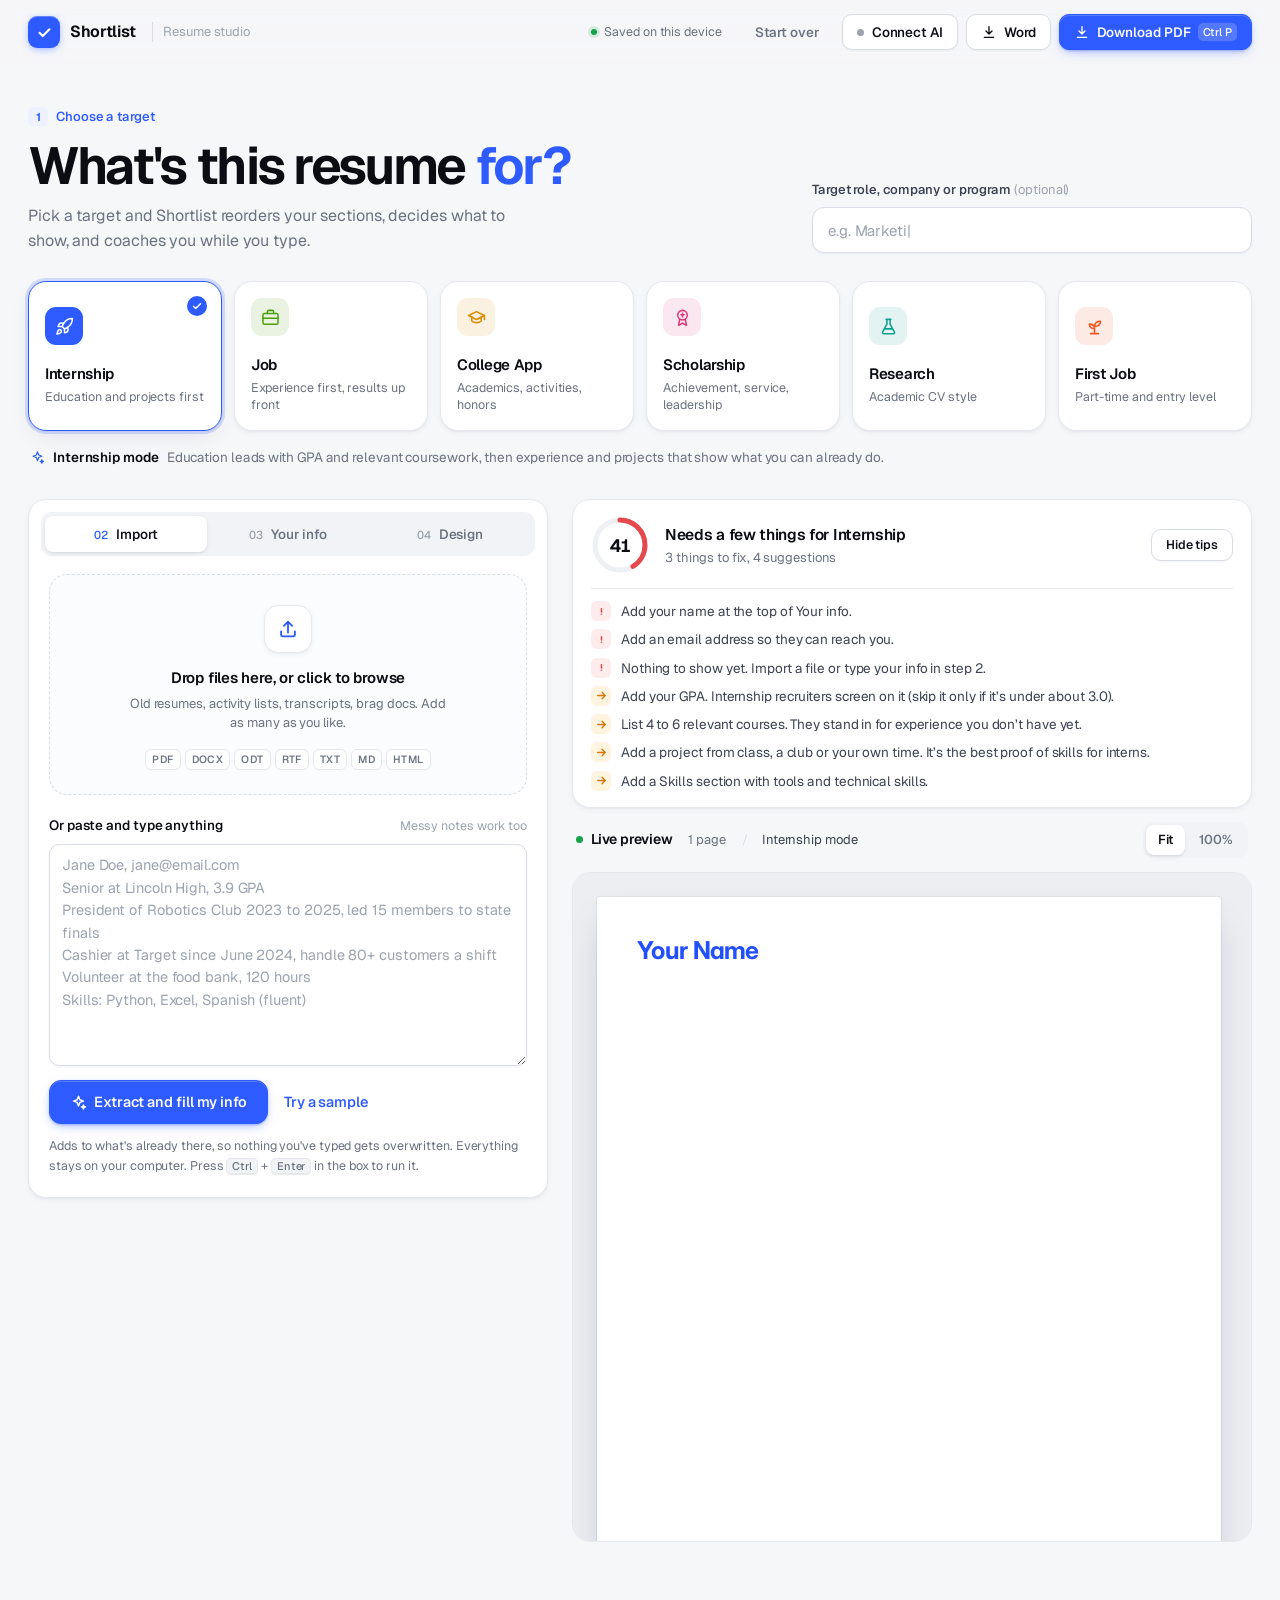
==== static/index.html @ 10e02df3 "Add files via upload" ====
<!doctype html>
<html lang="en">
<head>
  <meta charset="utf-8">
  <meta name="viewport" content="width=device-width, initial-scale=1">
  <title>Shortlist: resume studio</title>
  <link rel="preconnect" href="https://fonts.googleapis.com">
  <link rel="preconnect" href="https://fonts.gstatic.com" crossorigin>
  <link href="https://fonts.googleapis.com/css2?family=Geist:wght@400;450;500;550;600;650;700&family=Inter:ital,wght@0,400;0,500;0,600;0,700;1,400&family=Source+Serif+4:ital,wght@0,400;0,600;0,700;1,400&family=Manrope:wght@400;500;600;700;800&display=swap" rel="stylesheet">
  <link rel="stylesheet" href="/static/style.css">
</head>
<body>
<div class="topbar-wrap" id="topbar">
  <header class="topbar">
    <a class="brand" href="/">
      <span class="logo" aria-hidden="true">
        <svg viewBox="0 0 24 24" width="17" height="17"><path d="M5 12.5l4.5 4.5L19 7.5" fill="none" stroke="currentColor" stroke-width="3" stroke-linecap="round" stroke-linejoin="round"/></svg>
      </span>
      <span class="brand-name">Shortlist</span>
      <span class="brand-sub">Resume studio</span>
    </a>
    <div class="top-actions">
      <span class="save-state" id="saveState">Saved on this device</span>
      <button class="btn ghost" id="resetBtn" type="button">Start over</button>
      <button class="btn ai-btn" id="aiBtn" type="button"><span class="ai-dot"></span><span id="aiBtnLabel">Connect AI</span></button>
      <button class="btn" id="docxBtn" type="button" data-icon="download">Word</button>
      <button class="btn primary" id="pdfBtn" type="button" data-icon="download">Download PDF <span class="kbd">Ctrl P</span></button>
    </div>
  </header>
</div>

<div class="app">
  <section class="hero">
    <div>
      <span class="eyebrow"><b>1</b>Choose a target</span>
      <h1>What's this resume <span class="accent">for?</span></h1>
      <p class="hero-sub">Pick a target and Shortlist reorders your sections, decides what to show, and coaches you while you type.</p>
    </div>
    <label class="role-field">
      <span>Target role, company or program <em>(optional)</em></span>
      <input id="role" type="text" autocomplete="off" placeholder="e.g. Marketing intern at Spotify">
    </label>
  </section>

  <div class="target-grid" id="targetGrid"></div>
  <p class="mode-note" id="modeNote"></p>

  <main class="workspace">
    <section class="editor">
      <div class="tabs-wrap">
        <nav class="tabs" role="tablist" id="tabs">
          <span class="indicator" aria-hidden="true"></span>
          <button class="tab active" data-tab="import" type="button"><span class="tab-num">02</span>Import</button>
          <button class="tab" data-tab="info" type="button"><span class="tab-num">03</span>Your info</button>
          <button class="tab" data-tab="design" type="button"><span class="tab-num">04</span>Design</button>
        </nav>
      </div>

      <div class="panel active" data-panel="import">
        <label class="dropzone" id="dropzone">
          <input type="file" id="fileInput" multiple accept=".pdf,.docx,.docm,.dotx,.odt,.rtf,.txt,.md,.markdown,.html,.htm,.csv,.json">
          <div class="drop-icon" data-icon="upload" data-size="22"></div>
          <strong>Drop files here, or click to browse</strong>
          <span>Old resumes, activity lists, transcripts, brag docs. Add as many as you like.</span>
          <div class="formats"><b>PDF</b><b>DOCX</b><b>ODT</b><b>RTF</b><b>TXT</b><b>MD</b><b>HTML</b></div>
        </label>
        <div class="file-list" id="fileList"></div>

        <label class="paste">
          <span class="paste-label">Or paste and type anything <small>Messy notes work too</small></span>
          <textarea id="pasteBox" rows="9" placeholder="Jane Doe, jane@email.com&#10;Senior at Lincoln High, 3.9 GPA&#10;President of Robotics Club 2023 to 2025, led 15 members to state finals&#10;Cashier at Target since June 2024, handle 80+ customers a shift&#10;Volunteer at the food bank, 120 hours&#10;Skills: Python, Excel, Spanish (fluent)"></textarea>
        </label>
        <div class="import-actions">
          <button class="btn primary big" id="extractBtn" type="button"><span class="btn-icon" data-icon="sparkle" data-size="17"></span><span class="btn-label">Extract and fill my info</span></button>
          <label class="check" id="aiSortWrap" hidden><input type="checkbox" id="aiSort" checked><span></span>Sort with AI</label>
          <button class="link-btn" id="sampleBtn" type="button">Try a sample</button>
        </div>
        <p class="hint">Adds to what's already there, so nothing you've typed gets overwritten. Everything stays on your computer. Press <kbd>Ctrl</kbd> + <kbd>Enter</kbd> in the box to run it.</p>
        <div class="errors" id="importErrors"></div>
      </div>

      <div class="panel" data-panel="info" id="infoPanel"></div>
      <div class="panel" data-panel="design" id="designPanel"></div>
    </section>

    <section class="preview-col">
      <div class="insights" id="insights"></div>
      <div class="preview-bar">
        <span class="preview-label"><i class="live-dot"></i>Live preview</span>
        <span class="meta-text" id="pageInfo">1 page</span>
        <span class="meta-text mode" id="modePill"></span>
        <div class="seg zoom" id="zoom">
          <button type="button" data-zoom="fit" class="active">Fit</button>
          <button type="button" data-zoom="full">100%</button>
        </div>
      </div>
      <div class="preview-wrap" id="previewWrap">
        <div class="page-holder" id="pageHolder">
          <div class="page-scaler" id="scaler">
            <div class="page" id="page"></div>
            <div class="guides" id="guides"></div>
          </div>
        </div>
      </div>
    </section>
  </main>
</div>

<dialog class="modal" id="aiDialog" aria-labelledby="aiTitle">
  <form method="dialog" class="modal-body">
    <div class="modal-head">
      <span class="modal-icon" data-icon="sparkle" data-size="20"></span>
      <div>
        <h2 id="aiTitle">Connect a free AI</h2>
        <p>Sorts your imports, rewrites bullets so they sound professional, and writes your summary. Your key is saved only on this computer.</p>
      </div>
      <button class="icon-btn" value="cancel" formnovalidate aria-label="Close" data-icon="x"></button>
    </div>
    <div class="provider-grid" id="providerGrid"></div>
    <ol class="steps" id="aiSteps"></ol>
    <label class="fld"><span>API key</span><input type="password" id="aiKey" autocomplete="off" spellcheck="false" placeholder="Paste your key"></label>
    <p class="field-hint" id="aiNote"></p>
    <details class="adv">
      <summary>Advanced</summary>
      <label class="fld"><span>Model (leave blank for the recommended one)</span><input type="text" id="aiModel" autocomplete="off" spellcheck="false"></label>
    </details>
    <div class="errors" id="aiError"></div>
    <div class="modal-foot">
      <button type="button" class="btn ghost" id="aiRemove">Disconnect</button>
      <span class="spacer"></span>
      <button class="btn" value="cancel" formnovalidate>Cancel</button>
      <button type="button" class="btn primary" id="aiSave"><span class="btn-label">Test and save</span></button>
    </div>
  </form>
</dialog>

<div id="printRoot"></div>
<canvas id="confetti" aria-hidden="true"></canvas>
<div class="toast" id="toast" role="status" aria-live="polite"></div>
<script src="/static/app.js"></script>
</body>
</html>
---- static/style.css ----
:root {
  --bg: #F6F7F9;
  --surface: #FFFFFF;
  --sunken: #F1F3F6;
  --ink: #0B0D12;
  --ink-2: #3B4150;
  --muted: #6B7280;
  --faint: #9CA3AF;
  --line: #E6E8EE;
  --line-2: #D9DDE5;
  --blue: #2E5BFF;
  --blue-hover: #1F48EB;
  --blue-tint: #EEF2FF;
  --blue-ring: rgba(46, 91, 255, .22);
  --green: #16A34A;
  --amber: #D97706;
  --red: #E5484D;
  --r-sm: 8px;
  --r: 12px;
  --r-lg: 18px;
  --shadow-xs: 0 1px 2px rgba(16, 24, 40, .05);
  --shadow-sm: 0 1px 2px rgba(16, 24, 40, .04), 0 2px 6px rgba(16, 24, 40, .04);
  --shadow: 0 1px 2px rgba(16, 24, 40, .04), 0 8px 24px -6px rgba(16, 24, 40, .10);
  --shadow-lg: 0 2px 4px rgba(16, 24, 40, .04), 0 24px 48px -12px rgba(16, 24, 40, .18);
  --ease: cubic-bezier(.2, .8, .2, 1);
  --font: 'Geist', 'Inter', system-ui, -apple-system, 'Segoe UI', sans-serif;
}

* { box-sizing: border-box; }
html, body { margin: 0; }
body {
  background: var(--bg);
  color: var(--ink);
  font-family: var(--font);
  font-size: 14.5px;
  line-height: 1.5;
  letter-spacing: -.006em;
  -webkit-font-smoothing: antialiased;
  font-feature-settings: "ss01", "cv11";
}
button, input, textarea { font: inherit; color: inherit; letter-spacing: inherit; }
button { cursor: pointer; }
:focus-visible { outline: 2px solid var(--blue); outline-offset: 2px; }
::selection { background: var(--blue-ring); }
.i { flex: none; display: block; }

/* ---------- top bar ---------- */
.topbar-wrap {
  position: sticky; top: 0; z-index: 30;
  background: rgba(246, 247, 249, .78); backdrop-filter: saturate(180%) blur(14px);
  border-bottom: 1px solid transparent; transition: border-color .2s, background .2s;
}
.topbar-wrap.scrolled { border-bottom-color: var(--line); background: rgba(255, 255, 255, .82); }
.topbar { max-width: 1480px; margin: 0 auto; padding: 14px 28px; display: flex; align-items: center; justify-content: space-between; gap: 16px; }
.brand { display: flex; align-items: center; gap: 10px; text-decoration: none; color: var(--ink); }
.logo {
  width: 32px; height: 32px; border-radius: 9px; display: grid; place-items: center;
  background: var(--blue); color: #fff; box-shadow: inset 0 1px 0 rgba(255, 255, 255, .25), 0 2px 8px -2px rgba(46, 91, 255, .6);
  transition: transform .4s var(--ease);
}
.brand:hover .logo { transform: rotate(-8deg) scale(1.05); }
.brand-name { font-weight: 650; font-size: 16px; letter-spacing: -.02em; }
.brand-sub { color: var(--faint); font-size: 13px; margin-left: 6px; padding-left: 10px; border-left: 1px solid var(--line-2); }
.top-actions { display: flex; align-items: center; gap: 8px; }
.save-state { font-size: 12.5px; color: var(--muted); margin-right: 10px; display: flex; align-items: center; gap: 7px; }
.save-state::before { content: ""; width: 6px; height: 6px; border-radius: 50%; background: var(--green); box-shadow: 0 0 0 3px rgba(22, 163, 74, .15); }
.save-state.busy::before { background: var(--amber); box-shadow: 0 0 0 3px rgba(217, 119, 6, .15); }

.btn {
  display: inline-flex; align-items: center; gap: 7px; height: 36px; padding: 0 14px; border-radius: 10px;
  border: 1px solid var(--line-2); background: var(--surface); font-weight: 550; font-size: 13.5px; color: var(--ink);
  box-shadow: var(--shadow-xs); transition: background .15s, border-color .15s, box-shadow .15s, transform .1s;
}
.btn:hover { background: #FAFBFC; border-color: #C9CFDA; }
.btn:active { transform: scale(.98); }
.btn.primary {
  background: var(--blue); border-color: var(--blue); color: #fff;
  box-shadow: inset 0 1px 0 rgba(255, 255, 255, .2), 0 1px 2px rgba(46, 91, 255, .3), 0 4px 12px -4px rgba(46, 91, 255, .55);
}
.btn.primary:hover { background: var(--blue-hover); border-color: var(--blue-hover); box-shadow: inset 0 1px 0 rgba(255, 255, 255, .2), 0 6px 18px -4px rgba(46, 91, 255, .6); }
.btn.ghost { border-color: transparent; background: transparent; box-shadow: none; color: var(--muted); }
.btn.ghost:hover { background: rgba(11, 13, 18, .05); color: var(--ink); }
.btn.big { height: 44px; padding: 0 20px; font-size: 14.5px; border-radius: 12px; }
.btn[disabled] { opacity: .65; pointer-events: none; }
.btn[hidden] { display: none; }
.kbd { font-size: 11px; font-weight: 500; padding: 1px 5px; border-radius: 5px; background: rgba(255, 255, 255, .18); }

.app { max-width: 1480px; margin: 0 auto; padding: 0 28px 64px; }

/* ---------- hero ---------- */
.hero { display: flex; align-items: flex-end; justify-content: space-between; gap: 32px; margin: 40px 0 28px; flex-wrap: wrap; }
.eyebrow { display: inline-flex; align-items: center; gap: 8px; font-size: 13px; font-weight: 550; color: var(--blue); }
.eyebrow b { display: grid; place-items: center; width: 20px; height: 20px; border-radius: 6px; background: var(--blue-tint); font-size: 11.5px; font-weight: 650; }
.hero h1 { font-size: clamp(32px, 4.2vw, 52px); letter-spacing: -.045em; line-height: 1.02; margin: 12px 0 12px; font-weight: 650; }
.hero h1 .accent { color: var(--blue); }
.hero-sub { margin: 0; color: var(--muted); font-size: 16px; max-width: 520px; line-height: 1.55; }
.role-field { display: grid; gap: 8px; flex: 0 1 440px; min-width: min(360px, 100%); }
.role-field span { font-size: 13px; font-weight: 550; color: var(--ink-2); }
.role-field em { font-style: normal; color: var(--faint); font-weight: 400; }
.role-field input {
  height: 46px; border: 1px solid var(--line-2); background: var(--surface); border-radius: var(--r); padding: 0 15px; font-size: 15px;
  box-shadow: var(--shadow-xs); transition: border-color .15s, box-shadow .15s;
}
.role-field input:hover { border-color: #C9CFDA; }
.role-field input:focus { outline: none; border-color: var(--blue); box-shadow: 0 0 0 4px var(--blue-ring); }

/* ---------- targets ---------- */
.target-grid { display: grid; grid-template-columns: repeat(6, 1fr); gap: 12px; }
.target {
  position: relative; text-align: left; border: 1px solid var(--line); background: var(--surface); color: var(--ink);
  border-radius: var(--r-lg); padding: 16px; box-shadow: var(--shadow-sm);
  transition: transform .25s var(--ease), box-shadow .25s var(--ease), border-color .2s, background .2s;
}
.target:hover { transform: translateY(-3px); box-shadow: var(--shadow); border-color: var(--line-2); }
.target:active { transform: translateY(-1px) scale(.99); }
.t-icon {
  width: 38px; height: 38px; border-radius: 11px; display: grid; place-items: center; margin-bottom: 18px;
  background: color-mix(in srgb, var(--tile) 12%, white); color: var(--tile); transition: transform .3s var(--ease), background .2s, color .2s;
}
.target:hover .t-icon { transform: scale(1.08) rotate(-4deg); }
.t-name { font-weight: 600; font-size: 15px; letter-spacing: -.02em; }
.t-desc { font-size: 12.5px; color: var(--muted); margin-top: 2px; line-height: 1.4; }
.target.active { border-color: var(--tile); box-shadow: 0 0 0 3px color-mix(in srgb, var(--tile) 18%, transparent), var(--shadow); }
.target.active .t-icon { background: var(--tile); color: #fff; }
.target .tick {
  position: absolute; top: 14px; right: 14px; width: 20px; height: 20px; border-radius: 50%; display: grid; place-items: center;
  background: var(--tile); color: #fff; opacity: 0; transform: scale(.5); transition: opacity .2s, transform .3s var(--ease);
}
.target.active .tick { opacity: 1; transform: none; }
.mode-note { margin: 16px 2px 0; font-size: 13.5px; color: var(--muted); display: flex; gap: 8px; align-items: center; }
.mode-note b { color: var(--ink); font-weight: 600; white-space: nowrap; }
.mode-note .i { color: var(--blue); }

/* ---------- workspace ---------- */
.workspace { display: grid; grid-template-columns: minmax(380px, 520px) 1fr; gap: 24px; align-items: start; margin-top: 32px; }
.editor { background: var(--surface); border: 1px solid var(--line); border-radius: var(--r-lg); box-shadow: var(--shadow-sm); overflow: hidden; }
.tabs-wrap { padding: 12px 12px 0; }
.tabs { position: relative; display: grid; grid-template-columns: repeat(3, 1fr); background: var(--sunken); border-radius: 11px; padding: 4px; }
.tabs .indicator {
  position: absolute; top: 4px; bottom: 4px; left: 4px; width: calc((100% - 8px) / 3); border-radius: 8px; background: var(--surface);
  box-shadow: 0 1px 2px rgba(16, 24, 40, .08), 0 2px 8px -2px rgba(16, 24, 40, .08);
  transform: translateX(calc(100% * var(--i, 0))); transition: transform .35s var(--ease);
}
.tab {
  position: relative; z-index: 1; display: flex; align-items: center; justify-content: center; gap: 8px; border: 0; background: transparent;
  height: 36px; font-weight: 550; color: var(--muted); font-size: 13.5px; transition: color .2s;
}
.tab:hover, .tab.active { color: var(--ink); }
.tab-num { font-size: 11.5px; color: var(--faint); font-weight: 500; font-variant-numeric: tabular-nums; }
.tab.active .tab-num { color: var(--blue); }
.panel { display: none; padding: 18px 20px 22px; max-height: calc(100vh - 168px); overflow-y: auto; scrollbar-width: thin; }
.panel.active { display: block; animation: fade .3s var(--ease); }
@keyframes fade { from { opacity: 0; transform: translateY(4px); } to { opacity: 1; transform: none; } }

/* import */
.dropzone {
  position: relative; display: flex; flex-direction: column; align-items: center; text-align: center; gap: 4px;
  border: 1.5px dashed var(--line-2); border-radius: var(--r-lg); padding: 30px 18px 24px; cursor: pointer;
  background: #FBFCFD; transition: background .2s, border-color .2s, transform .2s var(--ease);
}
.dropzone:hover { border-color: var(--blue); background: var(--blue-tint); }
.dropzone.over { border-color: var(--blue); background: var(--blue-tint); transform: scale(1.01); }
.dropzone input { display: none; }
.drop-icon {
  width: 48px; height: 48px; border-radius: 14px; background: var(--surface); color: var(--blue); display: grid; place-items: center;
  margin-bottom: 10px; border: 1px solid var(--line); box-shadow: var(--shadow-sm); transition: transform .35s var(--ease);
}
.dropzone:hover .drop-icon, .dropzone.over .drop-icon { transform: translateY(-4px); }
.dropzone strong { font-weight: 600; font-size: 15px; letter-spacing: -.015em; }
.dropzone span { font-size: 13px; color: var(--muted); max-width: 330px; }
.formats { display: flex; flex-wrap: wrap; justify-content: center; gap: 4px; margin-top: 12px; }
.formats b { font-size: 10.5px; font-weight: 550; letter-spacing: .04em; color: var(--muted); background: var(--surface); border: 1px solid var(--line); border-radius: 6px; padding: 2px 6px; }
.file-list { display: flex; flex-direction: column; gap: 6px; margin: 12px 0 0; }
.file-list:empty { display: none; }
.file-chip {
  display: flex; align-items: center; gap: 10px; background: var(--surface); border: 1px solid var(--line);
  border-radius: 10px; padding: 8px 8px 8px 12px; font-size: 13px; font-weight: 500; animation: fade .25s var(--ease);
}
.file-chip > .i { color: var(--blue); }
.file-chip span { flex: 1; overflow: hidden; text-overflow: ellipsis; white-space: nowrap; }
.file-chip button { border: 0; background: transparent; color: var(--faint); width: 26px; height: 26px; border-radius: 7px; display: grid; place-items: center; }
.file-chip button:hover { background: var(--sunken); color: var(--ink); }
.paste { display: grid; gap: 8px; margin-top: 20px; }
.paste-label { font-weight: 550; font-size: 13.5px; display: flex; justify-content: space-between; align-items: baseline; }
.paste-label small { font-weight: 400; color: var(--faint); font-size: 12.5px; }
textarea, .fld input {
  width: 100%; border: 1px solid var(--line-2); background: var(--surface); border-radius: 10px; padding: 9px 12px;
  resize: vertical; line-height: 1.55; box-shadow: var(--shadow-xs); transition: border-color .15s, box-shadow .15s;
}
textarea:hover, .fld input:hover { border-color: #C9CFDA; }
textarea:focus, .fld input:focus { outline: none; border-color: var(--blue); box-shadow: 0 0 0 4px var(--blue-ring); }
textarea::placeholder, input::placeholder { color: var(--faint); }
.import-actions { display: flex; align-items: center; gap: 14px; margin-top: 14px; flex-wrap: wrap; }
.link-btn { background: none; border: 0; color: var(--blue); font-weight: 550; padding: 6px 2px; }
.link-btn:hover { color: var(--blue-hover); text-decoration: underline; text-underline-offset: 3px; }
.hint { font-size: 12.5px; color: var(--muted); margin: 12px 0 0; line-height: 1.55; }
.hint kbd { font: 500 11px var(--font); background: var(--sunken); border: 1px solid var(--line); border-bottom-width: 2px; border-radius: 5px; padding: 0 5px; }
.errors:not(:empty) { margin-top: 14px; background: #FFF8EB; border: 1px solid #F8DFB0; color: #8A5200; border-radius: var(--r); padding: 10px 12px; font-size: 13px; }
.errors div { display: flex; gap: 8px; align-items: flex-start; }
.errors div + div { margin-top: 6px; }

/* info form */
.card { border: 1px solid var(--line); border-radius: 14px; margin-bottom: 8px; background: var(--surface); transition: box-shadow .2s, border-color .2s; }
.card:hover { border-color: var(--line-2); }
.card[open] { box-shadow: var(--shadow-sm); }
.card > summary { list-style: none; display: flex; align-items: center; gap: 12px; padding: 10px 12px; cursor: pointer; font-weight: 550; font-size: 14px; border-radius: 14px; }
.card > summary::-webkit-details-marker { display: none; }
.card > summary:hover { background: #FAFBFC; }
.s-icon { width: 30px; height: 30px; border-radius: 9px; display: grid; place-items: center; background: color-mix(in srgb, var(--c) 12%, white); color: var(--c); flex: none; }
.count { margin-left: auto; font-size: 12px; font-weight: 550; color: var(--faint); font-variant-numeric: tabular-nums; display: flex; align-items: center; gap: 4px; }
.count.has { color: var(--ink-2); }
.count .i { color: var(--green); }
.chev { color: var(--faint); transition: transform .25s var(--ease); }
.card[open] .chev { transform: rotate(180deg); }
.card-body { padding: 4px 14px 14px; }
.grid2 { display: grid; grid-template-columns: 1fr 1fr; gap: 10px; }
.fld { display: grid; gap: 5px; }
.fld.wide { grid-column: 1 / -1; }
.fld > span { font-size: 12.5px; font-weight: 500; color: var(--ink-2); }
.fld input { height: 38px; padding: 0 11px; }
.fld-row { display: flex; justify-content: space-between; align-items: center; }
.mini-btn {
  display: inline-flex; align-items: center; gap: 5px; border: 0; background: var(--blue-tint); color: var(--blue); font-weight: 550;
  font-size: 12px; padding: 4px 9px; border-radius: 7px; transition: background .15s;
}
.mini-btn:hover { background: #E0E7FF; }
.entry { border: 1px solid var(--line); border-radius: 12px; padding: 10px 12px 12px; margin-bottom: 8px; background: #FCFCFD; transition: border-color .15s, opacity .2s, transform .2s var(--ease), box-shadow .2s; position: relative; }
.entry:hover { border-color: var(--line-2); }
.entry.is-hidden { opacity: .5; }
.entry.dragging { opacity: .4; transform: scale(.98); }
.entry.drop-before { box-shadow: 0 -3px 0 var(--blue); }
.entry.drop-after { box-shadow: 0 3px 0 var(--blue); }
.entry-head { display: flex; align-items: center; gap: 2px; margin-bottom: 8px; }
.grip { cursor: grab; color: var(--faint); width: 22px; height: 28px; display: grid; place-items: center; border-radius: 6px; margin-left: -4px; }
.grip:hover { color: var(--ink); background: var(--sunken); }
.grip:active { cursor: grabbing; }
.entry-title { font-weight: 550; font-size: 13.5px; flex: 1; min-width: 0; overflow: hidden; text-overflow: ellipsis; white-space: nowrap; margin-left: 2px; }
.entry-title.empty { color: var(--faint); font-weight: 450; }
.icon-btn { width: 28px; height: 28px; border: 0; border-radius: 7px; background: transparent; color: var(--faint); display: grid; place-items: center; transition: background .15s, color .15s; }
.icon-btn:hover { background: var(--sunken); color: var(--ink); }
.icon-btn.danger:hover { background: #FEECEC; color: var(--red); }
.entry .fld.wide { margin-top: 10px; }
.add-btn {
  width: 100%; display: flex; align-items: center; justify-content: center; gap: 7px; border: 1px dashed var(--line-2);
  background: transparent; border-radius: 10px; height: 38px; font-weight: 550; font-size: 13px; color: var(--muted); transition: all .15s;
}
.add-btn:hover { border-color: var(--blue); color: var(--blue); background: var(--blue-tint); }
.field-hint { font-size: 12px; color: var(--muted); margin: 7px 0 0; line-height: 1.5; }

/* design */
.design-group { margin-bottom: 24px; }
.design-group h3 { font-size: 12px; font-weight: 550; letter-spacing: .02em; color: var(--muted); margin: 0 0 10px; }
.tpl-grid { display: grid; grid-template-columns: repeat(4, 1fr); gap: 8px; }
.tpl { border: 1px solid var(--line); background: var(--surface); border-radius: 12px; padding: 7px 7px 8px; font-weight: 550; font-size: 12.5px; color: var(--ink-2); transition: border-color .15s, box-shadow .2s, transform .2s var(--ease); }
.tpl:hover { transform: translateY(-2px); box-shadow: var(--shadow-sm); }
.tpl.active { border-color: var(--blue); box-shadow: 0 0 0 3px var(--blue-ring); color: var(--ink); }
.tpl-thumb { height: 76px; border-radius: 7px; background: #fff; border: 1px solid var(--line); padding: 8px; margin-bottom: 7px; display: grid; gap: 4px; align-content: start; }
.tpl-thumb i { display: block; height: 3px; border-radius: 2px; background: #E5E7EB; }
.tpl-thumb i.n { height: 6px; width: 55%; background: var(--ink); }
.tpl-thumb i.h { width: 40%; background: var(--sw); margin-top: 3px; }
.tpl-thumb i.w { width: 80%; }
.tpl-thumb.classic { justify-items: center; }
.tpl-thumb.classic i.h { background: var(--ink); width: 100%; height: 1.5px; }
.tpl-thumb.bold i.n { width: 100%; height: 15px; background: var(--sw); border-radius: 3px; }
.tpl-thumb.clean i.n { background: var(--sw); }
.tpl-thumb.minimal i.h { background: #9CA3AF; width: 30%; }
.swatches { display: flex; gap: 8px; flex-wrap: wrap; }
.swatch {
  width: 34px; height: 34px; border-radius: 10px; border: 0; background: var(--sw); color: #fff; display: grid; place-items: center;
  box-shadow: inset 0 0 0 1px rgba(0, 0, 0, .08); transition: transform .2s var(--ease), box-shadow .2s;
}
.swatch:hover { transform: translateY(-2px); }
.swatch .i { opacity: 0; transform: scale(.5); transition: all .25s var(--ease); }
.swatch.active { box-shadow: 0 0 0 2px var(--surface), 0 0 0 4px var(--sw); }
.swatch.active .i { opacity: 1; transform: none; }
.seg { display: inline-flex; gap: 2px; background: var(--sunken); border-radius: 10px; padding: 3px; flex-wrap: wrap; }
.seg button { border: 0; background: transparent; height: 30px; padding: 0 12px; border-radius: 8px; font-weight: 550; font-size: 13px; color: var(--muted); transition: background .15s, color .15s, box-shadow .15s; }
.seg button:hover { color: var(--ink); }
.seg button.active { background: var(--surface); color: var(--ink); box-shadow: 0 1px 2px rgba(16, 24, 40, .08), 0 2px 6px -2px rgba(16, 24, 40, .1); }
.range-row { display: flex; align-items: center; gap: 14px; }
.range-row input[type=range] { flex: 1; accent-color: var(--blue); }
.range-row output { font-weight: 600; font-size: 13.5px; min-width: 52px; text-align: right; font-variant-numeric: tabular-nums; }
.toggle-row { display: flex; align-items: flex-start; justify-content: space-between; gap: 16px; padding: 12px 0; border-top: 1px solid var(--line); }
.toggle-row:first-of-type { border-top: 0; padding-top: 0; }
.toggle-row strong { display: block; font-size: 13.5px; font-weight: 550; }
.toggle-row small { color: var(--muted); font-size: 12.5px; line-height: 1.5; }
.switch { position: relative; width: 40px; height: 24px; flex: none; cursor: pointer; margin-top: 2px; }
.switch input { opacity: 0; width: 0; height: 0; position: absolute; }
.switch span { position: absolute; inset: 0; background: var(--line-2); border-radius: 7px; transition: background .25s; }
.switch span::after { content: ""; position: absolute; left: 3px; top: 3px; width: 18px; height: 18px; border-radius: 5px; background: #fff; box-shadow: 0 1px 3px rgba(16, 24, 40, .25); transition: transform .3s var(--ease); }
.switch input:checked + span { background: var(--blue); }
.switch input:checked + span::after { transform: translateX(16px); }
.switch input:focus-visible + span { outline: 2px solid var(--blue); outline-offset: 2px; }
.order-list { display: grid; gap: 4px; }
.order-list div { display: flex; align-items: center; gap: 10px; font-size: 13px; padding: 7px 10px; background: #FCFCFD; border: 1px solid var(--line); border-radius: 9px; }
.order-list b { width: 20px; height: 20px; display: grid; place-items: center; background: var(--blue-tint); color: var(--blue); border-radius: 6px; font-size: 11px; font-weight: 650; }

/* ---------- preview column ---------- */
.preview-col { position: sticky; top: 76px; display: grid; gap: 14px; }
.insights { background: var(--surface); border: 1px solid var(--line); border-radius: var(--r-lg); box-shadow: var(--shadow-sm); padding: 16px 18px; }
.ins-top { display: flex; align-items: center; gap: 16px; }
.score { position: relative; width: 58px; height: 58px; flex: none; }
.score svg { transform: rotate(-90deg); }
.score circle { transition: stroke-dashoffset .8s var(--ease), stroke .3s; }
.score b { position: absolute; inset: 0; display: grid; place-items: center; font-size: 18px; font-weight: 650; letter-spacing: -.03em; font-variant-numeric: tabular-nums; }
.ins-title { font-weight: 600; font-size: 15.5px; letter-spacing: -.02em; }
.ins-sub { font-size: 13px; color: var(--muted); margin-top: 1px; }
.ins-toggle { margin-left: auto; height: 32px; font-size: 12.5px; }
.ins-list { list-style: none; margin: 14px 0 0; padding: 12px 0 0; display: grid; gap: 8px; border-top: 1px solid var(--line); }
.ins-list[hidden] { display: none; }
.ins-list li { display: flex; gap: 10px; font-size: 13.5px; line-height: 1.5; align-items: flex-start; color: var(--ink-2); animation: fade .3s var(--ease) backwards; }
.ins-list li .mark { width: 20px; height: 20px; border-radius: 6px; display: grid; place-items: center; margin-top: 0; flex: none; }
.ins-list li.good .mark { background: #E8F7EE; color: var(--green); }
.ins-list li.warn .mark { background: #FEECEC; color: var(--red); }
.ins-list li.tip .mark { background: #FFF4E0; color: var(--amber); }
.preview-bar { display: flex; align-items: center; gap: 16px; padding: 0 4px; flex-wrap: wrap; }
.preview-label { font-weight: 600; font-size: 14px; letter-spacing: -.015em; display: flex; align-items: center; gap: 8px; }
.live-dot { width: 7px; height: 7px; border-radius: 50%; background: var(--green); box-shadow: 0 0 0 0 rgba(22, 163, 74, .5); animation: pulse 2s infinite; }
@keyframes pulse { 70% { box-shadow: 0 0 0 7px rgba(22, 163, 74, 0); } 100% { box-shadow: 0 0 0 0 rgba(22, 163, 74, 0); } }
.meta-text { font-size: 13px; color: var(--muted); }
.meta-text.over { color: var(--red); font-weight: 550; }
.meta-text.mode { color: var(--ink-2); }
.meta-text + .meta-text::before { content: "/"; color: var(--line-2); margin-right: 14px; }
.zoom { margin-left: auto; }
.preview-wrap {
  background: #ECEEF2; border: 1px solid var(--line); border-radius: var(--r-lg);
  padding: 24px; max-height: calc(100vh - 230px); overflow: auto; scrollbar-width: thin;
}
.page-holder { margin: 0 auto; position: relative; }
.page-scaler { width: 816px; transform-origin: top left; position: absolute; top: 0; left: 0; }
.page { width: 816px; min-height: 1056px; padding: 52.8px; background: #fff; border-radius: 3px; box-shadow: 0 0 0 1px rgba(16, 24, 40, .06), var(--shadow-lg); }
.page.swap { animation: swap .45s var(--ease); }
@keyframes swap { from { opacity: .4; transform: translateY(10px) scale(.995); } to { opacity: 1; transform: none; } }
.guides { position: absolute; inset: 0; pointer-events: none; }
.guides div { position: absolute; left: 0; right: 0; border-top: 1.5px dashed var(--red); }
.guides span { position: absolute; right: 10px; top: -12px; background: var(--red); color: #fff; font: 600 11px var(--font); padding: 3px 8px; border-radius: 6px; }

/* ---------- resume (shared by preview + print) ---------- */
.rz {
  --accent: #2E5BFF; --fs: 10.5pt; --gap: 1; --lh: 1.32; --rz-ink: #1F1F1F; --rz-muted: #5F5F5F;
  font-family: var(--rz-font, 'Inter', Arial, sans-serif); font-size: var(--fs); line-height: var(--lh); letter-spacing: 0;
  color: var(--rz-ink); -webkit-print-color-adjust: exact; print-color-adjust: exact;
}
.rz h1 { font-size: 2.3em; line-height: 1.05; margin: 0 0 .22em; letter-spacing: -.015em; font-weight: 700; }
.rz-contact { color: var(--rz-muted); font-size: .95em; }
.rz-contact .sep { color: var(--accent); margin: 0 .45em; }
.rz-sec { margin-top: calc(1.05em * var(--gap)); }
.rz h2 {
  font-size: 1.08em; font-weight: 700; text-transform: uppercase; letter-spacing: .08em; color: var(--accent);
  border-bottom: 1.4px solid var(--accent); padding-bottom: .14em; margin: 0 0 calc(.45em * var(--gap)); break-after: avoid;
}
.rz p { margin: 0; }
.rz-entry { margin-top: calc(.6em * var(--gap)); break-inside: avoid; }
.rz-entry:first-of-type { margin-top: 0; }
.rz-row { display: flex; justify-content: space-between; align-items: baseline; gap: 1em; }
.rz-row strong { font-weight: 700; }
.rz-date, .rz-loc, .rz-meta { color: var(--rz-muted); font-size: .95em; }
.rz-date, .rz-loc { white-space: nowrap; }
.rz-loc { font-style: italic; }
.rz ul { margin: calc(.18em * var(--gap)) 0 0; padding-left: 1.15em; }
.rz li { margin: calc(.12em * var(--gap)) 0; padding-left: .1em; }
.rz li::marker { color: var(--accent); }
.rz-lines div { margin: calc(.12em * var(--gap)) 0; }
.rz b { font-weight: 700; }
.rz .dot { color: var(--accent); margin: 0 .5em; }
.rz.t-clean h1 { color: var(--accent); }
.rz.t-classic h1, .rz.t-classic .rz-contact { text-align: center; }
.rz.t-classic .rz-head { border-bottom: 1px solid var(--rz-ink); padding-bottom: .5em; }
.rz.t-classic h2 { color: var(--rz-ink); border-color: var(--rz-ink); letter-spacing: .12em; }
.rz.t-classic .rz-contact .sep, .rz.t-classic li::marker { color: var(--rz-ink); }
.rz.t-bold .rz-head { background: var(--accent); color: #fff; padding: 1em 1.2em; border-radius: 7px; }
.rz.t-bold .rz-head h1 { margin-bottom: .18em; }
.rz.t-bold .rz-contact, .rz.t-bold .rz-contact .sep { color: rgba(255, 255, 255, .92); }
.rz.t-bold h2 { text-transform: none; letter-spacing: -.01em; font-size: 1.22em; border: 0; border-left: .28em solid var(--accent); padding: 0 0 0 .45em; color: var(--rz-ink); }
.rz.t-minimal h1 { font-weight: 600; letter-spacing: -.03em; }
.rz.t-minimal h2 { color: var(--rz-muted); border: 0; font-size: .86em; letter-spacing: .2em; padding: 0; }
.rz.t-minimal .rz-contact .sep { color: var(--rz-muted); }

/* ---------- AI ---------- */
.ai-btn { gap: 8px; }
.ai-dot { width: 7px; height: 7px; border-radius: 50%; background: var(--faint); }
.ai-btn.on .ai-dot { background: var(--blue); box-shadow: 0 0 0 3px var(--blue-ring); }
.check { display: inline-flex; align-items: center; gap: 8px; font-size: 13px; font-weight: 550; color: var(--ink-2); cursor: pointer; user-select: none; }
.check[hidden] { display: none; }
.check input { position: absolute; opacity: 0; width: 0; height: 0; }
.check span { width: 18px; height: 18px; border-radius: 5px; border: 1.5px solid var(--line-2); background: var(--surface); display: grid; place-items: center; transition: background .15s, border-color .15s; }
.check input:checked + span { background: var(--blue); border-color: var(--blue); }
.check input:checked + span::after { content: ""; width: 9px; height: 5px; border: 2px solid #fff; border-top: 0; border-right: 0; transform: rotate(-45deg) translate(1px, -1px); }
.check input:focus-visible + span { outline: 2px solid var(--blue); outline-offset: 2px; }

.ai-card {
  display: flex; align-items: center; gap: 12px; padding: 12px; margin-bottom: 12px; border-radius: 14px;
  background: var(--blue-tint); border: 1px solid #D9E1FF;
}
.ai-card-icon { width: 34px; height: 34px; border-radius: 10px; display: grid; place-items: center; background: var(--blue); color: #fff; flex: none; }
.ai-card-text { flex: 1; min-width: 0; }
.ai-card-text strong { display: block; font-size: 13.5px; font-weight: 600; }
.ai-card-text small { display: block; font-size: 12.5px; color: var(--ink-2); line-height: 1.45; margin-top: 1px; }
.ai-card-actions { display: flex; gap: 6px; flex: none; }
.ai-card .btn { height: 32px; font-size: 12.5px; }
.ai-card.busy { animation: shimmer 1.6s ease-in-out infinite; }
@keyframes shimmer { 50% { background: #E2E9FF; } }

.modal {
  border: 0; padding: 0; width: min(520px, calc(100vw - 32px)); border-radius: 20px; background: var(--surface); color: var(--ink);
  box-shadow: 0 0 0 1px rgba(16, 24, 40, .06), 0 32px 64px -16px rgba(16, 24, 40, .35);
}
.modal[open] { animation: pop .3s var(--ease); }
.modal::backdrop { background: rgba(11, 13, 18, .35); backdrop-filter: blur(4px); }
@keyframes pop { from { opacity: 0; transform: translateY(8px) scale(.98); } to { opacity: 1; transform: none; } }
.modal-body { padding: 22px; display: grid; gap: 14px; }
.modal-head { display: flex; gap: 12px; align-items: flex-start; }
.modal-head h2 { margin: 0; font-size: 18px; font-weight: 650; letter-spacing: -.02em; }
.modal-head p { margin: 3px 0 0; font-size: 13px; color: var(--muted); line-height: 1.5; }
.modal-head .icon-btn { margin-left: auto; flex: none; }
.modal-icon { width: 38px; height: 38px; border-radius: 11px; background: var(--blue); color: #fff; display: grid; place-items: center; flex: none; }
.provider-grid { display: grid; grid-template-columns: 1fr 1fr; gap: 8px; }
.provider {
  text-align: left; border: 1px solid var(--line-2); background: var(--surface); border-radius: 12px; padding: 11px 12px;
  transition: border-color .15s, box-shadow .15s;
}
.provider:hover { border-color: #C9CFDA; }
.provider.active { border-color: var(--blue); box-shadow: 0 0 0 3px var(--blue-ring); }
.provider strong { display: flex; align-items: center; gap: 6px; font-size: 13.5px; font-weight: 600; }
.provider small { display: block; color: var(--muted); font-size: 12px; margin-top: 2px; }
.provider .tag { font-size: 10.5px; font-weight: 600; color: var(--blue); background: var(--blue-tint); border-radius: 5px; padding: 1px 6px; }
.steps { margin: 0; padding: 12px 14px 12px 32px; background: var(--sunken); border-radius: 12px; font-size: 13px; color: var(--ink-2); display: grid; gap: 4px; }
.steps a { color: var(--blue); font-weight: 550; }
.adv summary { font-size: 12.5px; color: var(--muted); cursor: pointer; font-weight: 550; }
.adv[open] summary { margin-bottom: 8px; }
.modal-foot { display: flex; gap: 8px; align-items: center; padding-top: 4px; }
.modal-foot .spacer { flex: 1; }
.modal .errors:empty { display: none; }
.modal .errors { margin: 0; }

/* ---------- toast + confetti ---------- */
.toast {
  position: fixed; left: 50%; bottom: 24px; transform: translate(-50%, 16px) scale(.97); opacity: 0; pointer-events: none;
  background: rgba(11, 13, 18, .92); backdrop-filter: blur(10px); color: #fff; padding: 11px 16px; border-radius: 12px;
  font-weight: 500; font-size: 13.5px; box-shadow: var(--shadow-lg); z-index: 50; max-width: calc(100vw - 32px);
  display: flex; align-items: center; gap: 10px; transition: opacity .2s, transform .35s var(--ease);
}
.toast .i { color: #4ADE80; }
.toast.warn .i { color: #FF8A8E; }
.toast.show { opacity: 1; transform: translate(-50%, 0) scale(1); }
#confetti { position: fixed; inset: 0; width: 100%; height: 100%; pointer-events: none; z-index: 60; }
.spin { width: 16px; height: 16px; border: 2px solid rgba(255, 255, 255, .35); border-top-color: #fff; border-radius: 50%; animation: spin .7s linear infinite; }
@keyframes spin { to { transform: rotate(360deg); } }

/* ---------- responsive ---------- */
@media (max-width: 1200px) { .target-grid { grid-template-columns: repeat(3, 1fr); } }
@media (max-width: 1000px) {
  .workspace { grid-template-columns: 1fr; }
  .preview-col { position: static; }
  .panel, .preview-wrap { max-height: none; }
}
@media (max-width: 640px) {
  .app, .topbar { padding-left: 16px; padding-right: 16px; }
  .target-grid { grid-template-columns: repeat(2, 1fr); gap: 10px; }
  .save-state, .brand-sub, .kbd { display: none; }
  .grid2 { grid-template-columns: 1fr; }
  .tpl-grid { grid-template-columns: repeat(2, 1fr); }
  .hero { margin-top: 24px; }
}
@media (prefers-reduced-motion: reduce) {
  *, *::before, *::after { animation-duration: .001ms !important; animation-iteration-count: 1 !important; transition-duration: .001ms !important; }
}

/* ---------- print: only the resume ---------- */
#printRoot { display: none; }
@media print {
  @page { size: letter; margin: 0.55in; }
  body { background: #fff; }
  .topbar-wrap, .app, .toast, #confetti { display: none !important; }
  #printRoot { display: block; }
}
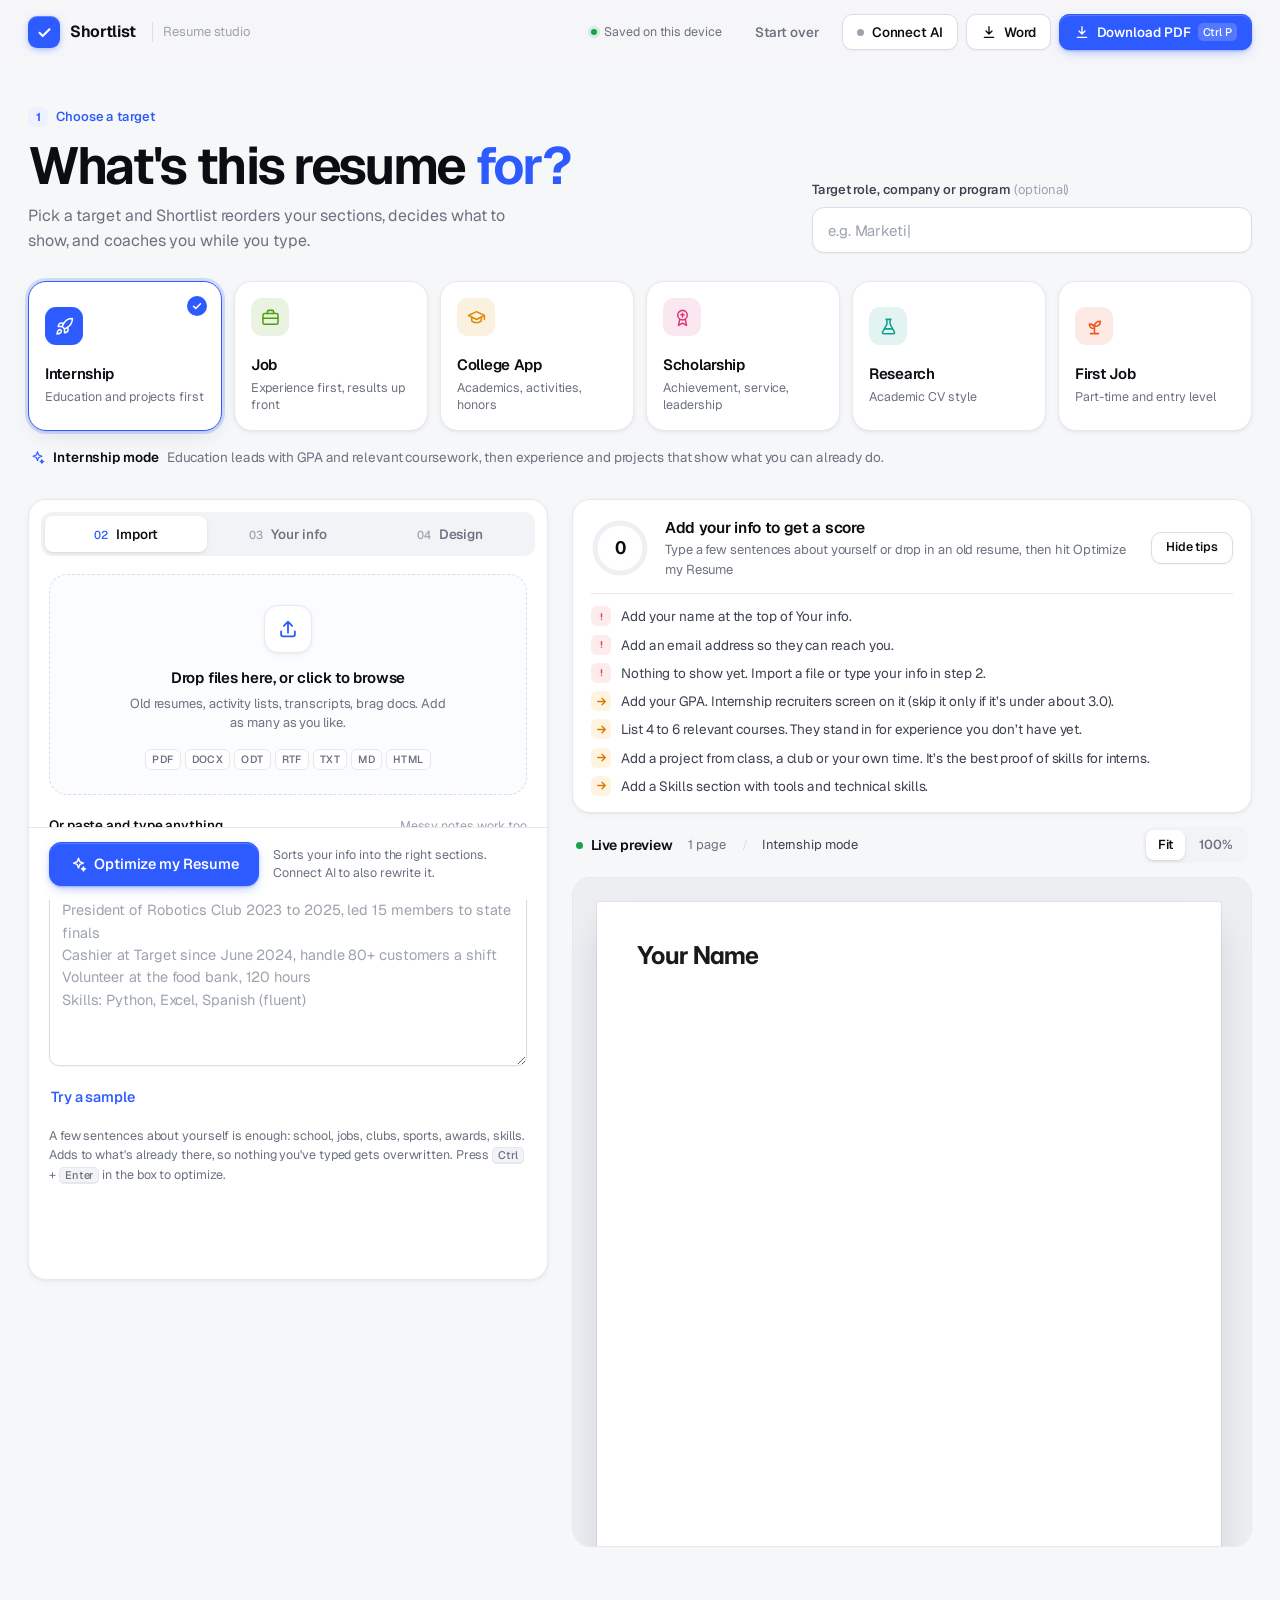
==== commit 7e66c24c: "Update from Claude Code 2026-10-20 15:07" ====
--- a/static/index.html
+++ b/static/index.html
@@ -71,16 +71,19 @@
           <textarea id="pasteBox" rows="9" placeholder="Jane Doe, jane@email.com&#10;Senior at Lincoln High, 3.9 GPA&#10;President of Robotics Club 2023 to 2025, led 15 members to state finals&#10;Cashier at Target since June 2024, handle 80+ customers a shift&#10;Volunteer at the food bank, 120 hours&#10;Skills: Python, Excel, Spanish (fluent)"></textarea>
         </label>
         <div class="import-actions">
-          <button class="btn primary big" id="extractBtn" type="button"><span class="btn-icon" data-icon="sparkle" data-size="17"></span><span class="btn-label">Extract and fill my info</span></button>
-          <label class="check" id="aiSortWrap" hidden><input type="checkbox" id="aiSort" checked><span></span>Sort with AI</label>
           <button class="link-btn" id="sampleBtn" type="button">Try a sample</button>
         </div>
-        <p class="hint">Adds to what's already there, so nothing you've typed gets overwritten. Everything stays on your computer. Press <kbd>Ctrl</kbd> + <kbd>Enter</kbd> in the box to run it.</p>
+        <p class="hint">A few sentences about yourself is enough: school, jobs, clubs, sports, awards, skills. Adds to what's already there, so nothing you've typed gets overwritten. Press <kbd>Ctrl</kbd> + <kbd>Enter</kbd> in the box to optimize.</p>
         <div class="errors" id="importErrors"></div>
       </div>
 
       <div class="panel" data-panel="info" id="infoPanel"></div>
       <div class="panel" data-panel="design" id="designPanel"></div>
+
+      <div class="optimize-bar">
+        <button class="btn primary big" id="optimizeBtn" type="button"><span class="btn-icon" data-icon="sparkle" data-size="17"></span><span class="btn-label">Optimize my Resume</span></button>
+        <p class="optimize-note" id="optimizeNote">Sorts your info into the right sections.</p>
+      </div>
     </section>
 
     <section class="preview-col">
--- a/static/style.css
+++ b/static/style.css
@@ -133,7 +133,21 @@
 
 /* ---------- workspace ---------- */
 .workspace { display: grid; grid-template-columns: minmax(380px, 520px) 1fr; gap: 24px; align-items: start; margin-top: 32px; }
-.editor { background: var(--surface); border: 1px solid var(--line); border-radius: var(--r-lg); box-shadow: var(--shadow-sm); overflow: hidden; }
+.editor { background: var(--surface); border: 1px solid var(--line); border-radius: var(--r-lg); box-shadow: var(--shadow-sm); overflow: clip; }
+.optimize-bar {
+  position: sticky; bottom: 0; z-index: 5; display: flex; align-items: center; gap: 14px; padding: 14px 20px;
+  background: rgba(255, 255, 255, .94); backdrop-filter: blur(8px); border-top: 1px solid var(--line);
+}
+.optimize-bar .btn { flex: none; }
+.optimize-note { margin: 0; font-size: 12.5px; color: var(--muted); line-height: 1.45; }
+.need { font-style: normal; font-weight: 550; color: var(--amber); margin-left: 6px; }
+.need-tag { margin-left: auto; font-size: 12px; font-weight: 550; color: var(--amber); }
+.need-tag + .count { margin-left: 8px; }
+.empty-note {
+  display: flex; gap: 8px; align-items: flex-start; margin: 0 0 10px; padding: 9px 11px; border-radius: 10px;
+  background: #FFF8EB; border: 1px solid #F8DFB0; color: #8A5200; font-size: 12.5px; line-height: 1.45;
+}
+.empty-note .i { flex: none; margin-top: 1px; }
 .tabs-wrap { padding: 12px 12px 0; }
 .tabs { position: relative; display: grid; grid-template-columns: repeat(3, 1fr); background: var(--sunken); border-radius: 11px; padding: 4px; }
 .tabs .indicator {
@@ -148,7 +162,7 @@
 .tab:hover, .tab.active { color: var(--ink); }
 .tab-num { font-size: 11.5px; color: var(--faint); font-weight: 500; font-variant-numeric: tabular-nums; }
 .tab.active .tab-num { color: var(--blue); }
-.panel { display: none; padding: 18px 20px 22px; max-height: calc(100vh - 168px); overflow-y: auto; scrollbar-width: thin; }
+.panel { display: none; padding: 18px 20px 22px; max-height: calc(100vh - 246px); overflow-y: auto; scrollbar-width: thin; }
 .panel.active { display: block; animation: fade .3s var(--ease); }
 @keyframes fade { from { opacity: 0; transform: translateY(4px); } to { opacity: 1; transform: none; } }
 
@@ -337,7 +351,7 @@
 
 /* ---------- resume (shared by preview + print) ---------- */
 .rz {
-  --accent: #2E5BFF; --fs: 10.5pt; --gap: 1; --lh: 1.32; --rz-ink: #1F1F1F; --rz-muted: #5F5F5F;
+  --accent: #1A1A1A; --fs: 10.5pt; --gap: 1; --lh: 1.32; --rz-ink: #1F1F1F; --rz-muted: #5F5F5F;
   font-family: var(--rz-font, 'Inter', Arial, sans-serif); font-size: var(--fs); line-height: var(--lh); letter-spacing: 0;
   color: var(--rz-ink); -webkit-print-color-adjust: exact; print-color-adjust: exact;
 }
@@ -398,6 +412,11 @@
 .ai-card-text small { display: block; font-size: 12.5px; color: var(--ink-2); line-height: 1.45; margin-top: 1px; }
 .ai-card-actions { display: flex; gap: 6px; flex: none; }
 .ai-card .btn { height: 32px; font-size: 12.5px; }
+.ai-card { flex-wrap: wrap; }
+.ai-tips { flex-basis: 100%; background: var(--surface); border: 1px solid #D9E1FF; border-radius: 10px; padding: 10px 12px; font-size: 12.5px; color: var(--ink-2); }
+.ai-tips b { font-weight: 600; color: var(--ink); }
+.ai-tips ul { margin: 6px 0 0; padding-left: 18px; display: grid; gap: 3px; }
+.ai-tips li::marker { color: var(--blue); }
 .ai-card.busy { animation: shimmer 1.6s ease-in-out infinite; }
 @keyframes shimmer { 50% { background: #E2E9FF; } }
 
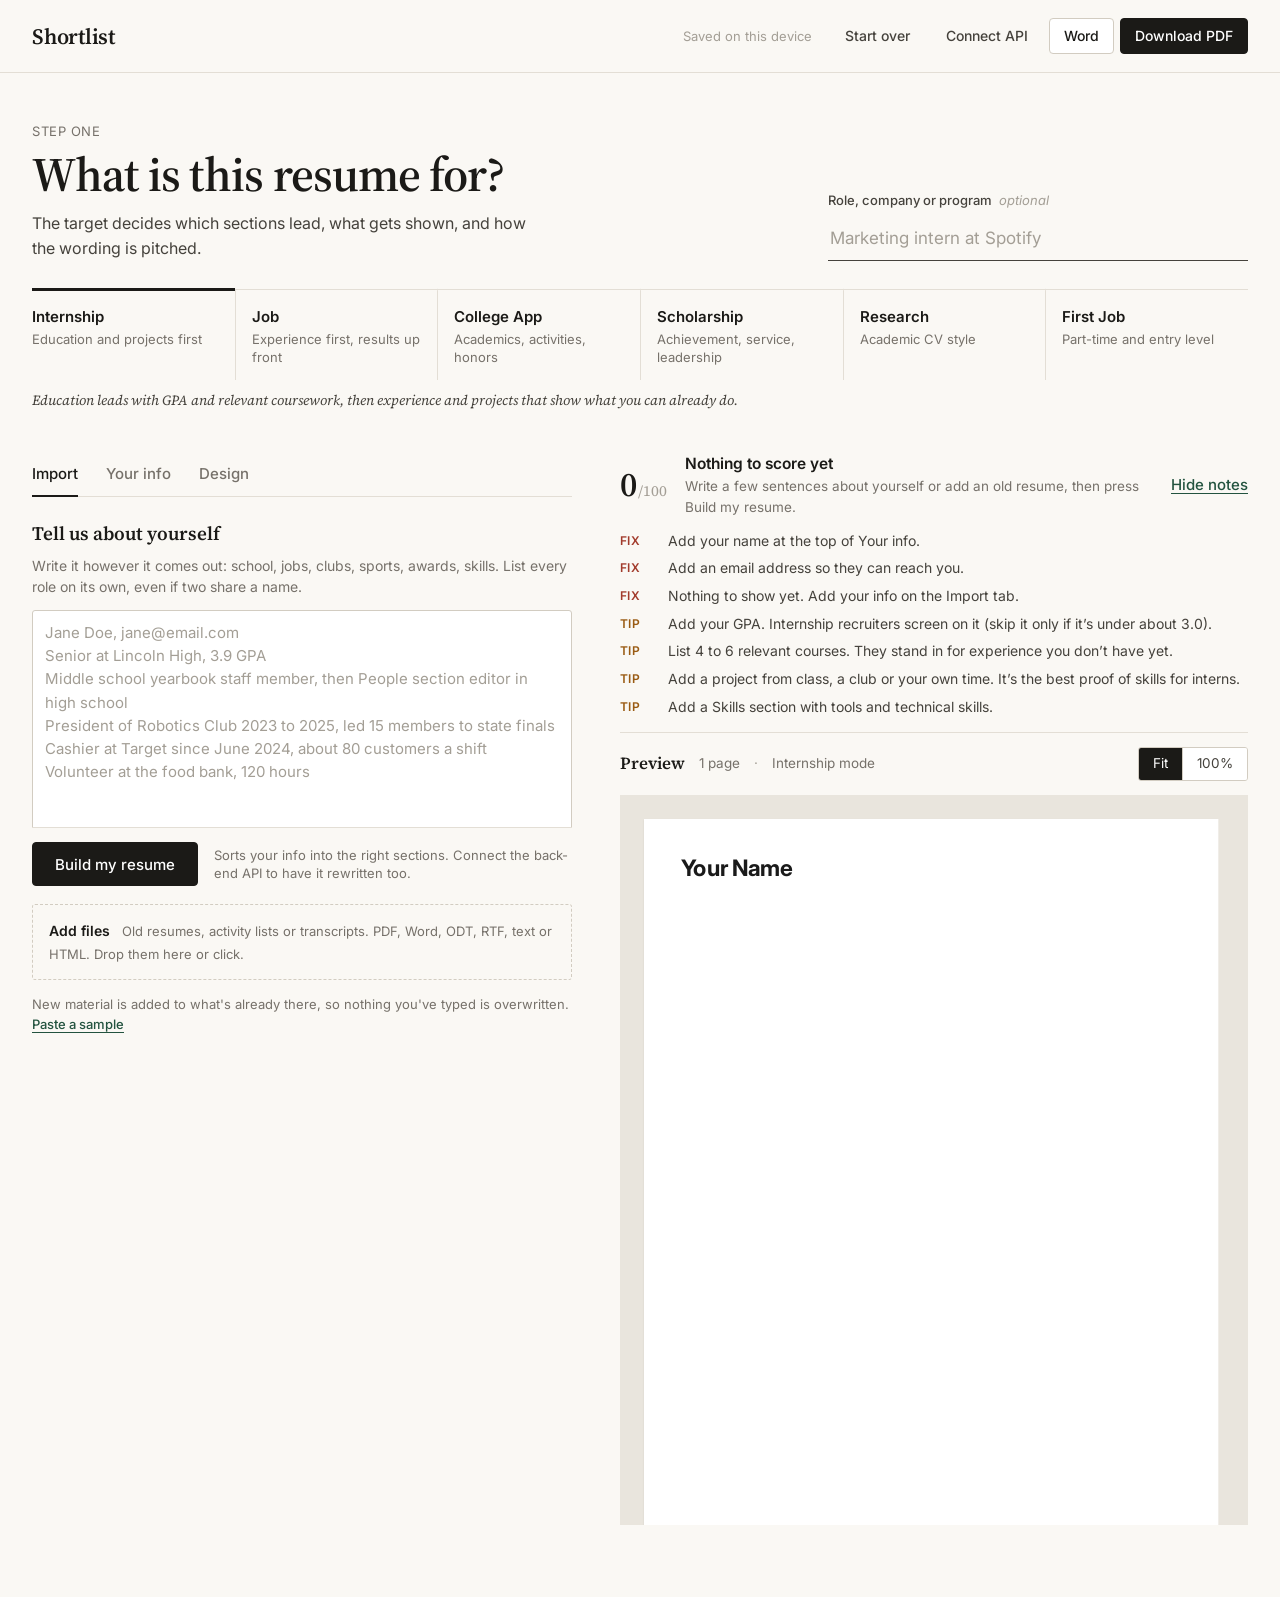
==== commit b9895d59: "Keep every role when sorting, richer wording, drop summary, flat redesign - Split combined roles (e." ====
--- a/static/index.html
+++ b/static/index.html
@@ -3,42 +3,34 @@
 <head>
   <meta charset="utf-8">
   <meta name="viewport" content="width=device-width, initial-scale=1">
-  <title>Shortlist: resume studio</title>
+  <title>Shortlist</title>
   <link rel="preconnect" href="https://fonts.googleapis.com">
   <link rel="preconnect" href="https://fonts.gstatic.com" crossorigin>
-  <link href="https://fonts.googleapis.com/css2?family=Geist:wght@400;450;500;550;600;650;700&family=Inter:ital,wght@0,400;0,500;0,600;0,700;1,400&family=Source+Serif+4:ital,wght@0,400;0,600;0,700;1,400&family=Manrope:wght@400;500;600;700;800&display=swap" rel="stylesheet">
+  <link href="https://fonts.googleapis.com/css2?family=Inter:ital,wght@0,400;0,500;0,600;0,700;1,400&family=Source+Serif+4:ital,opsz,wght@0,8..60,400;0,8..60,600;0,8..60,700;1,8..60,400&family=Manrope:wght@400;500;600;700;800&display=swap" rel="stylesheet">
   <link rel="stylesheet" href="/static/style.css">
 </head>
 <body>
-<div class="topbar-wrap" id="topbar">
-  <header class="topbar">
-    <a class="brand" href="/">
-      <span class="logo" aria-hidden="true">
-        <svg viewBox="0 0 24 24" width="17" height="17"><path d="M5 12.5l4.5 4.5L19 7.5" fill="none" stroke="currentColor" stroke-width="3" stroke-linecap="round" stroke-linejoin="round"/></svg>
-      </span>
-      <span class="brand-name">Shortlist</span>
-      <span class="brand-sub">Resume studio</span>
-    </a>
-    <div class="top-actions">
-      <span class="save-state" id="saveState">Saved on this device</span>
-      <button class="btn ghost" id="resetBtn" type="button">Start over</button>
-      <button class="btn ai-btn" id="aiBtn" type="button"><span class="ai-dot"></span><span id="aiBtnLabel">Connect AI</span></button>
-      <button class="btn" id="docxBtn" type="button" data-icon="download">Word</button>
-      <button class="btn primary" id="pdfBtn" type="button" data-icon="download">Download PDF <span class="kbd">Ctrl P</span></button>
-    </div>
-  </header>
-</div>
+<header class="topbar" id="topbar">
+  <a class="brand" href="/">Shortlist</a>
+  <div class="top-actions">
+    <span class="save-state" id="saveState">Saved on this device</span>
+    <button class="btn ghost" id="resetBtn" type="button">Start over</button>
+    <button class="btn ghost" id="aiBtn" type="button"><span id="aiBtnLabel">Connect API</span></button>
+    <button class="btn" id="docxBtn" type="button">Word</button>
+    <button class="btn primary" id="pdfBtn" type="button">Download PDF</button>
+  </div>
+</header>
 
 <div class="app">
   <section class="hero">
     <div>
-      <span class="eyebrow"><b>1</b>Choose a target</span>
-      <h1>What's this resume <span class="accent">for?</span></h1>
-      <p class="hero-sub">Pick a target and Shortlist reorders your sections, decides what to show, and coaches you while you type.</p>
+      <p class="step">Step one</p>
+      <h1>What is this resume for?</h1>
+      <p class="hero-sub">The target decides which sections lead, what gets shown, and how the wording is pitched.</p>
     </div>
     <label class="role-field">
-      <span>Target role, company or program <em>(optional)</em></span>
-      <input id="role" type="text" autocomplete="off" placeholder="e.g. Marketing intern at Spotify">
+      <span>Role, company or program <em>optional</em></span>
+      <input id="role" type="text" autocomplete="off" placeholder="Marketing intern at Spotify">
     </label>
   </section>
 
@@ -47,33 +39,27 @@
 
   <main class="workspace">
     <section class="editor">
-      <div class="tabs-wrap">
-        <nav class="tabs" role="tablist" id="tabs">
-          <span class="indicator" aria-hidden="true"></span>
-          <button class="tab active" data-tab="import" type="button"><span class="tab-num">02</span>Import</button>
-          <button class="tab" data-tab="info" type="button"><span class="tab-num">03</span>Your info</button>
-          <button class="tab" data-tab="design" type="button"><span class="tab-num">04</span>Design</button>
-        </nav>
-      </div>
+      <nav class="tabs" role="tablist" id="tabs">
+        <button class="tab active" data-tab="import" type="button">Import</button>
+        <button class="tab" data-tab="info" type="button">Your info</button>
+        <button class="tab" data-tab="design" type="button">Design</button>
+      </nav>
 
       <div class="panel active" data-panel="import">
+        <label class="paste">
+          <span class="paste-label">Tell us about yourself</span>
+          <span class="paste-help">Write it however it comes out: school, jobs, clubs, sports, awards, skills. List every role on its own, even if two share a name.</span>
+          <textarea id="pasteBox" rows="11" placeholder="Jane Doe, jane@email.com&#10;Senior at Lincoln High, 3.9 GPA&#10;Middle school yearbook staff member, then People section editor in high school&#10;President of Robotics Club 2023 to 2025, led 15 members to state finals&#10;Cashier at Target since June 2024, about 80 customers a shift&#10;Volunteer at the food bank, 120 hours"></textarea>
+        </label>
+
         <label class="dropzone" id="dropzone">
           <input type="file" id="fileInput" multiple accept=".pdf,.docx,.docm,.dotx,.odt,.rtf,.txt,.md,.markdown,.html,.htm,.csv,.json">
-          <div class="drop-icon" data-icon="upload" data-size="22"></div>
-          <strong>Drop files here, or click to browse</strong>
-          <span>Old resumes, activity lists, transcripts, brag docs. Add as many as you like.</span>
-          <div class="formats"><b>PDF</b><b>DOCX</b><b>ODT</b><b>RTF</b><b>TXT</b><b>MD</b><b>HTML</b></div>
+          <strong>Add files</strong>
+          <span>Old resumes, activity lists or transcripts. PDF, Word, ODT, RTF, text or HTML. Drop them here or click.</span>
         </label>
         <div class="file-list" id="fileList"></div>
 
-        <label class="paste">
-          <span class="paste-label">Or paste and type anything <small>Messy notes work too</small></span>
-          <textarea id="pasteBox" rows="9" placeholder="Jane Doe, jane@email.com&#10;Senior at Lincoln High, 3.9 GPA&#10;President of Robotics Club 2023 to 2025, led 15 members to state finals&#10;Cashier at Target since June 2024, handle 80+ customers a shift&#10;Volunteer at the food bank, 120 hours&#10;Skills: Python, Excel, Spanish (fluent)"></textarea>
-        </label>
-        <div class="import-actions">
-          <button class="link-btn" id="sampleBtn" type="button">Try a sample</button>
-        </div>
-        <p class="hint">A few sentences about yourself is enough: school, jobs, clubs, sports, awards, skills. Adds to what's already there, so nothing you've typed gets overwritten. Press <kbd>Ctrl</kbd> + <kbd>Enter</kbd> in the box to optimize.</p>
+        <p class="hint">New material is added to what's already there, so nothing you've typed is overwritten. <button class="link-btn" id="sampleBtn" type="button">Paste a sample</button></p>
         <div class="errors" id="importErrors"></div>
       </div>
 
@@ -81,7 +67,7 @@
       <div class="panel" data-panel="design" id="designPanel"></div>
 
       <div class="optimize-bar">
-        <button class="btn primary big" id="optimizeBtn" type="button"><span class="btn-icon" data-icon="sparkle" data-size="17"></span><span class="btn-label">Optimize my Resume</span></button>
+        <button class="btn primary big" id="optimizeBtn" type="button"><span class="btn-label">Build my resume</span></button>
         <p class="optimize-note" id="optimizeNote">Sorts your info into the right sections.</p>
       </div>
     </section>
@@ -89,7 +75,7 @@
     <section class="preview-col">
       <div class="insights" id="insights"></div>
       <div class="preview-bar">
-        <span class="preview-label"><i class="live-dot"></i>Live preview</span>
+        <span class="preview-label">Preview</span>
         <span class="meta-text" id="pageInfo">1 page</span>
         <span class="meta-text mode" id="modePill"></span>
         <div class="seg zoom" id="zoom">
@@ -112,12 +98,11 @@
 <dialog class="modal" id="aiDialog" aria-labelledby="aiTitle">
   <form method="dialog" class="modal-body">
     <div class="modal-head">
-      <span class="modal-icon" data-icon="sparkle" data-size="20"></span>
       <div>
-        <h2 id="aiTitle">Connect a free AI</h2>
-        <p>Sorts your imports, rewrites bullets so they sound professional, and writes your summary. Your key is saved only on this computer.</p>
+        <h2 id="aiTitle">Connect the back-end API</h2>
+        <p>The optimizer sends your info to a language-model API on the server, which sorts it and rewrites it for your target. The key stays on this computer.</p>
       </div>
-      <button class="icon-btn" value="cancel" formnovalidate aria-label="Close" data-icon="x"></button>
+      <button class="close-btn" value="cancel" formnovalidate aria-label="Close">&times;</button>
     </div>
     <div class="provider-grid" id="providerGrid"></div>
     <ol class="steps" id="aiSteps"></ol>
@@ -138,7 +123,6 @@
 </dialog>
 
 <div id="printRoot"></div>
-<canvas id="confetti" aria-hidden="true"></canvas>
 <div class="toast" id="toast" role="status" aria-live="polite"></div>
 <script src="/static/app.js"></script>
 </body>
--- a/static/style.css
+++ b/static/style.css
@@ -1,29 +1,20 @@
 :root {
-  --bg: #F6F7F9;
+  --bg: #FAF8F4;
   --surface: #FFFFFF;
-  --sunken: #F1F3F6;
-  --ink: #0B0D12;
-  --ink-2: #3B4150;
-  --muted: #6B7280;
-  --faint: #9CA3AF;
-  --line: #E6E8EE;
-  --line-2: #D9DDE5;
-  --blue: #2E5BFF;
-  --blue-hover: #1F48EB;
-  --blue-tint: #EEF2FF;
-  --blue-ring: rgba(46, 91, 255, .22);
-  --green: #16A34A;
-  --amber: #D97706;
-  --red: #E5484D;
-  --r-sm: 8px;
-  --r: 12px;
-  --r-lg: 18px;
-  --shadow-xs: 0 1px 2px rgba(16, 24, 40, .05);
-  --shadow-sm: 0 1px 2px rgba(16, 24, 40, .04), 0 2px 6px rgba(16, 24, 40, .04);
-  --shadow: 0 1px 2px rgba(16, 24, 40, .04), 0 8px 24px -6px rgba(16, 24, 40, .10);
-  --shadow-lg: 0 2px 4px rgba(16, 24, 40, .04), 0 24px 48px -12px rgba(16, 24, 40, .18);
-  --ease: cubic-bezier(.2, .8, .2, 1);
-  --font: 'Geist', 'Inter', system-ui, -apple-system, 'Segoe UI', sans-serif;
+  --sunken: #F1EEE8;
+  --ink: #1B1A17;
+  --ink-2: #45423C;
+  --muted: #76716A;
+  --faint: #A39E95;
+  --line: #E3DED5;
+  --line-2: #D2CCC1;
+  --accent: #23533F;
+  --accent-tint: #E9F0EC;
+  --warn: #9A5B13;
+  --bad: #A23B2C;
+  --good: #2F6B45;
+  --serif: 'Source Serif 4', Georgia, 'Times New Roman', serif;
+  --font: 'Inter', system-ui, -apple-system, 'Segoe UI', sans-serif;
 }
 
 * { box-sizing: border-box; }
@@ -32,322 +23,236 @@
   background: var(--bg);
   color: var(--ink);
   font-family: var(--font);
-  font-size: 14.5px;
-  line-height: 1.5;
-  letter-spacing: -.006em;
+  font-size: 15px;
+  line-height: 1.55;
   -webkit-font-smoothing: antialiased;
-  font-feature-settings: "ss01", "cv11";
-}
-button, input, textarea { font: inherit; color: inherit; letter-spacing: inherit; }
+}
+button, input, textarea { font: inherit; color: inherit; }
 button { cursor: pointer; }
-:focus-visible { outline: 2px solid var(--blue); outline-offset: 2px; }
-::selection { background: var(--blue-ring); }
-.i { flex: none; display: block; }
+:focus-visible { outline: 2px solid var(--accent); outline-offset: 2px; }
+::selection { background: #D6E4DB; }
 
 /* ---------- top bar ---------- */
-.topbar-wrap {
-  position: sticky; top: 0; z-index: 30;
-  background: rgba(246, 247, 249, .78); backdrop-filter: saturate(180%) blur(14px);
-  border-bottom: 1px solid transparent; transition: border-color .2s, background .2s;
-}
-.topbar-wrap.scrolled { border-bottom-color: var(--line); background: rgba(255, 255, 255, .82); }
-.topbar { max-width: 1480px; margin: 0 auto; padding: 14px 28px; display: flex; align-items: center; justify-content: space-between; gap: 16px; }
-.brand { display: flex; align-items: center; gap: 10px; text-decoration: none; color: var(--ink); }
-.logo {
-  width: 32px; height: 32px; border-radius: 9px; display: grid; place-items: center;
-  background: var(--blue); color: #fff; box-shadow: inset 0 1px 0 rgba(255, 255, 255, .25), 0 2px 8px -2px rgba(46, 91, 255, .6);
-  transition: transform .4s var(--ease);
-}
-.brand:hover .logo { transform: rotate(-8deg) scale(1.05); }
-.brand-name { font-weight: 650; font-size: 16px; letter-spacing: -.02em; }
-.brand-sub { color: var(--faint); font-size: 13px; margin-left: 6px; padding-left: 10px; border-left: 1px solid var(--line-2); }
-.top-actions { display: flex; align-items: center; gap: 8px; }
-.save-state { font-size: 12.5px; color: var(--muted); margin-right: 10px; display: flex; align-items: center; gap: 7px; }
-.save-state::before { content: ""; width: 6px; height: 6px; border-radius: 50%; background: var(--green); box-shadow: 0 0 0 3px rgba(22, 163, 74, .15); }
-.save-state.busy::before { background: var(--amber); box-shadow: 0 0 0 3px rgba(217, 119, 6, .15); }
+.topbar {
+  max-width: 1400px; margin: 0 auto; padding: 18px 32px; display: flex; align-items: center; justify-content: space-between;
+  gap: 16px; border-bottom: 1px solid var(--line);
+}
+.brand { font-family: var(--serif); font-size: 22px; font-weight: 600; color: var(--ink); text-decoration: none; letter-spacing: -.01em; }
+.top-actions { display: flex; align-items: center; gap: 6px; flex-wrap: wrap; justify-content: flex-end; }
+.save-state { font-size: 13px; color: var(--faint); margin-right: 12px; }
+.save-state.busy { color: var(--muted); }
 
 .btn {
-  display: inline-flex; align-items: center; gap: 7px; height: 36px; padding: 0 14px; border-radius: 10px;
-  border: 1px solid var(--line-2); background: var(--surface); font-weight: 550; font-size: 13.5px; color: var(--ink);
-  box-shadow: var(--shadow-xs); transition: background .15s, border-color .15s, box-shadow .15s, transform .1s;
-}
-.btn:hover { background: #FAFBFC; border-color: #C9CFDA; }
-.btn:active { transform: scale(.98); }
-.btn.primary {
-  background: var(--blue); border-color: var(--blue); color: #fff;
-  box-shadow: inset 0 1px 0 rgba(255, 255, 255, .2), 0 1px 2px rgba(46, 91, 255, .3), 0 4px 12px -4px rgba(46, 91, 255, .55);
-}
-.btn.primary:hover { background: var(--blue-hover); border-color: var(--blue-hover); box-shadow: inset 0 1px 0 rgba(255, 255, 255, .2), 0 6px 18px -4px rgba(46, 91, 255, .6); }
-.btn.ghost { border-color: transparent; background: transparent; box-shadow: none; color: var(--muted); }
-.btn.ghost:hover { background: rgba(11, 13, 18, .05); color: var(--ink); }
-.btn.big { height: 44px; padding: 0 20px; font-size: 14.5px; border-radius: 12px; }
-.btn[disabled] { opacity: .65; pointer-events: none; }
+  display: inline-flex; align-items: center; gap: 8px; height: 36px; padding: 0 14px; border-radius: 4px;
+  border: 1px solid var(--line-2); background: var(--surface); font-weight: 500; font-size: 14px; color: var(--ink);
+  transition: background .12s, border-color .12s;
+}
+.btn:hover { border-color: var(--ink-2); }
+.btn.primary { background: var(--ink); border-color: var(--ink); color: #fff; }
+.btn.primary:hover { background: #000; }
+.btn.ghost { border-color: transparent; background: transparent; color: var(--ink-2); }
+.btn.ghost:hover { color: var(--ink); text-decoration: underline; text-underline-offset: 4px; }
+.btn.big { height: 44px; padding: 0 22px; font-size: 15px; }
+.btn[disabled] { opacity: .6; pointer-events: none; }
 .btn[hidden] { display: none; }
-.kbd { font-size: 11px; font-weight: 500; padding: 1px 5px; border-radius: 5px; background: rgba(255, 255, 255, .18); }
-
-.app { max-width: 1480px; margin: 0 auto; padding: 0 28px 64px; }
+
+.app { max-width: 1400px; margin: 0 auto; padding: 0 32px 72px; }
 
 /* ---------- hero ---------- */
-.hero { display: flex; align-items: flex-end; justify-content: space-between; gap: 32px; margin: 40px 0 28px; flex-wrap: wrap; }
-.eyebrow { display: inline-flex; align-items: center; gap: 8px; font-size: 13px; font-weight: 550; color: var(--blue); }
-.eyebrow b { display: grid; place-items: center; width: 20px; height: 20px; border-radius: 6px; background: var(--blue-tint); font-size: 11.5px; font-weight: 650; }
-.hero h1 { font-size: clamp(32px, 4.2vw, 52px); letter-spacing: -.045em; line-height: 1.02; margin: 12px 0 12px; font-weight: 650; }
-.hero h1 .accent { color: var(--blue); }
-.hero-sub { margin: 0; color: var(--muted); font-size: 16px; max-width: 520px; line-height: 1.55; }
-.role-field { display: grid; gap: 8px; flex: 0 1 440px; min-width: min(360px, 100%); }
-.role-field span { font-size: 13px; font-weight: 550; color: var(--ink-2); }
-.role-field em { font-style: normal; color: var(--faint); font-weight: 400; }
+.hero { display: flex; align-items: flex-end; justify-content: space-between; gap: 40px; margin: 48px 0 28px; flex-wrap: wrap; }
+.step { margin: 0; font-size: 13px; color: var(--muted); letter-spacing: .04em; text-transform: uppercase; }
+.hero h1 { font-family: var(--serif); font-size: clamp(32px, 4vw, 48px); font-weight: 600; letter-spacing: -.02em; line-height: 1.08; margin: 8px 0 10px; }
+.hero-sub { margin: 0; color: var(--ink-2); font-size: 16px; max-width: 520px; }
+.role-field { display: grid; gap: 6px; flex: 0 1 420px; min-width: min(340px, 100%); }
+.role-field span { font-size: 13px; font-weight: 500; color: var(--ink-2); }
+.role-field em { font-style: italic; color: var(--faint); font-weight: 400; margin-left: 4px; }
 .role-field input {
-  height: 46px; border: 1px solid var(--line-2); background: var(--surface); border-radius: var(--r); padding: 0 15px; font-size: 15px;
-  box-shadow: var(--shadow-xs); transition: border-color .15s, box-shadow .15s;
-}
-.role-field input:hover { border-color: #C9CFDA; }
-.role-field input:focus { outline: none; border-color: var(--blue); box-shadow: 0 0 0 4px var(--blue-ring); }
+  height: 44px; border: 0; border-bottom: 1.5px solid var(--ink-2); background: transparent; padding: 0 2px; font-size: 17px;
+}
+.role-field input:focus { outline: none; border-bottom-color: var(--accent); }
 
 /* ---------- targets ---------- */
-.target-grid { display: grid; grid-template-columns: repeat(6, 1fr); gap: 12px; }
+.target-grid { display: grid; grid-template-columns: repeat(6, 1fr); border-top: 1px solid var(--line); }
 .target {
-  position: relative; text-align: left; border: 1px solid var(--line); background: var(--surface); color: var(--ink);
-  border-radius: var(--r-lg); padding: 16px; box-shadow: var(--shadow-sm);
-  transition: transform .25s var(--ease), box-shadow .25s var(--ease), border-color .2s, background .2s;
-}
-.target:hover { transform: translateY(-3px); box-shadow: var(--shadow); border-color: var(--line-2); }
-.target:active { transform: translateY(-1px) scale(.99); }
-.t-icon {
-  width: 38px; height: 38px; border-radius: 11px; display: grid; place-items: center; margin-bottom: 18px;
-  background: color-mix(in srgb, var(--tile) 12%, white); color: var(--tile); transition: transform .3s var(--ease), background .2s, color .2s;
-}
-.target:hover .t-icon { transform: scale(1.08) rotate(-4deg); }
-.t-name { font-weight: 600; font-size: 15px; letter-spacing: -.02em; }
-.t-desc { font-size: 12.5px; color: var(--muted); margin-top: 2px; line-height: 1.4; }
-.target.active { border-color: var(--tile); box-shadow: 0 0 0 3px color-mix(in srgb, var(--tile) 18%, transparent), var(--shadow); }
-.target.active .t-icon { background: var(--tile); color: #fff; }
-.target .tick {
-  position: absolute; top: 14px; right: 14px; width: 20px; height: 20px; border-radius: 50%; display: grid; place-items: center;
-  background: var(--tile); color: #fff; opacity: 0; transform: scale(.5); transition: opacity .2s, transform .3s var(--ease);
-}
-.target.active .tick { opacity: 1; transform: none; }
-.mode-note { margin: 16px 2px 0; font-size: 13.5px; color: var(--muted); display: flex; gap: 8px; align-items: center; }
-.mode-note b { color: var(--ink); font-weight: 600; white-space: nowrap; }
-.mode-note .i { color: var(--blue); }
+  display: flex; flex-direction: column; justify-content: flex-start; text-align: left; border: 0; border-top: 3px solid transparent; margin-top: -2px; background: transparent; color: var(--ink);
+  padding: 14px 16px 14px 0; transition: border-color .15s;
+}
+.target + .target { padding-left: 16px; border-left: 1px solid var(--line); }
+.target:hover .t-name { text-decoration: underline; text-underline-offset: 4px; }
+.t-name { font-weight: 600; font-size: 15px; }
+.t-desc { font-size: 13px; color: var(--muted); margin-top: 2px; line-height: 1.4; }
+.target.active { border-top-color: var(--ink); }
+.target.active .t-name { color: var(--ink); }
+.mode-note { margin: 10px 0 0; font-size: 14px; color: var(--ink-2); font-family: var(--serif); font-style: italic; max-width: 760px; }
 
 /* ---------- workspace ---------- */
-.workspace { display: grid; grid-template-columns: minmax(380px, 520px) 1fr; gap: 24px; align-items: start; margin-top: 32px; }
-.editor { background: var(--surface); border: 1px solid var(--line); border-radius: var(--r-lg); box-shadow: var(--shadow-sm); overflow: clip; }
+.workspace { display: grid; grid-template-columns: minmax(380px, 540px) 1fr; gap: 48px; align-items: start; margin-top: 40px; }
+.editor { min-width: 0; }
+.tabs { display: flex; gap: 28px; border-bottom: 1px solid var(--line); }
+.tab {
+  border: 0; background: transparent; padding: 10px 0; margin-bottom: -1px; font-size: 15px; font-weight: 500; color: var(--muted);
+  border-bottom: 2px solid transparent;
+}
+.tab:hover { color: var(--ink); }
+.tab.active { color: var(--ink); border-bottom-color: var(--ink); }
+.panel { display: none; padding: 22px 0 24px; }
+.panel.active { display: block; }
+
 .optimize-bar {
-  position: sticky; bottom: 0; z-index: 5; display: flex; align-items: center; gap: 14px; padding: 14px 20px;
-  background: rgba(255, 255, 255, .94); backdrop-filter: blur(8px); border-top: 1px solid var(--line);
+  position: sticky; bottom: 0; z-index: 5; display: flex; align-items: center; gap: 16px; padding: 14px 0;
+  background: var(--bg); border-top: 1px solid var(--line);
 }
 .optimize-bar .btn { flex: none; }
-.optimize-note { margin: 0; font-size: 12.5px; color: var(--muted); line-height: 1.45; }
-.need { font-style: normal; font-weight: 550; color: var(--amber); margin-left: 6px; }
-.need-tag { margin-left: auto; font-size: 12px; font-weight: 550; color: var(--amber); }
+.optimize-note { margin: 0; font-size: 13px; color: var(--muted); line-height: 1.45; }
+
+/* import */
+.paste { display: grid; gap: 6px; }
+.paste-label { font-family: var(--serif); font-weight: 600; font-size: 19px; }
+.paste-help { font-size: 14px; color: var(--muted); margin-bottom: 6px; }
+textarea, .fld input {
+  width: 100%; border: 1px solid var(--line-2); background: var(--surface); border-radius: 3px; padding: 10px 12px;
+  resize: vertical; line-height: 1.55; transition: border-color .12s;
+}
+textarea:focus, .fld input:focus { outline: none; border-color: var(--ink-2); }
+textarea::placeholder, input::placeholder { color: var(--faint); }
+.dropzone {
+  display: block; margin-top: 16px; border: 1px dashed var(--line-2); border-radius: 3px; padding: 14px 16px; cursor: pointer;
+  transition: border-color .12s, background .12s;
+}
+.dropzone:hover, .dropzone.over { border-color: var(--ink-2); background: var(--surface); }
+.dropzone input { display: none; }
+.dropzone strong { font-weight: 600; font-size: 14px; margin-right: 8px; }
+.dropzone span { font-size: 13px; color: var(--muted); }
+.file-list { display: grid; gap: 4px; margin-top: 10px; }
+.file-list:empty { display: none; }
+.file-chip { display: flex; align-items: center; gap: 10px; font-size: 14px; padding: 4px 0; border-bottom: 1px solid var(--line); }
+.file-chip span { flex: 1; overflow: hidden; text-overflow: ellipsis; white-space: nowrap; }
+.file-chip button { border: 0; background: none; color: var(--muted); font-size: 13px; padding: 2px 0; }
+.file-chip button:hover { color: var(--bad); text-decoration: underline; }
+.link-btn { background: none; border: 0; color: var(--accent); font-weight: 500; padding: 0; text-decoration: underline; text-underline-offset: 3px; }
+.link-btn:hover { color: var(--ink); }
+.hint { font-size: 13px; color: var(--muted); margin: 14px 0 0; }
+.errors:not(:empty) { margin-top: 14px; border-left: 3px solid var(--warn); padding: 6px 0 6px 12px; color: var(--warn); font-size: 14px; }
+.errors div + div { margin-top: 6px; }
+
+/* info form */
+.card { border-bottom: 1px solid var(--line); }
+.card:first-of-type { border-top: 1px solid var(--line); }
+.card > summary {
+  list-style: none; display: flex; align-items: baseline; gap: 12px; padding: 13px 0; cursor: pointer; font-weight: 600; font-size: 15px;
+}
+.card > summary::-webkit-details-marker { display: none; }
+.card > summary::before { content: "+"; width: 12px; color: var(--muted); font-weight: 400; }
+.card[open] > summary::before { content: "\2013"; }
+.card > summary:hover .s-label { text-decoration: underline; text-underline-offset: 4px; }
+.count { margin-left: auto; font-size: 13px; font-weight: 400; color: var(--muted); font-variant-numeric: tabular-nums; }
+.need-tag { margin-left: auto; font-size: 13px; font-weight: 400; color: var(--warn); font-style: italic; }
 .need-tag + .count { margin-left: 8px; }
-.empty-note {
-  display: flex; gap: 8px; align-items: flex-start; margin: 0 0 10px; padding: 9px 11px; border-radius: 10px;
-  background: #FFF8EB; border: 1px solid #F8DFB0; color: #8A5200; font-size: 12.5px; line-height: 1.45;
-}
-.empty-note .i { flex: none; margin-top: 1px; }
-.tabs-wrap { padding: 12px 12px 0; }
-.tabs { position: relative; display: grid; grid-template-columns: repeat(3, 1fr); background: var(--sunken); border-radius: 11px; padding: 4px; }
-.tabs .indicator {
-  position: absolute; top: 4px; bottom: 4px; left: 4px; width: calc((100% - 8px) / 3); border-radius: 8px; background: var(--surface);
-  box-shadow: 0 1px 2px rgba(16, 24, 40, .08), 0 2px 8px -2px rgba(16, 24, 40, .08);
-  transform: translateX(calc(100% * var(--i, 0))); transition: transform .35s var(--ease);
-}
-.tab {
-  position: relative; z-index: 1; display: flex; align-items: center; justify-content: center; gap: 8px; border: 0; background: transparent;
-  height: 36px; font-weight: 550; color: var(--muted); font-size: 13.5px; transition: color .2s;
-}
-.tab:hover, .tab.active { color: var(--ink); }
-.tab-num { font-size: 11.5px; color: var(--faint); font-weight: 500; font-variant-numeric: tabular-nums; }
-.tab.active .tab-num { color: var(--blue); }
-.panel { display: none; padding: 18px 20px 22px; max-height: calc(100vh - 246px); overflow-y: auto; scrollbar-width: thin; }
-.panel.active { display: block; animation: fade .3s var(--ease); }
-@keyframes fade { from { opacity: 0; transform: translateY(4px); } to { opacity: 1; transform: none; } }
-
-/* import */
-.dropzone {
-  position: relative; display: flex; flex-direction: column; align-items: center; text-align: center; gap: 4px;
-  border: 1.5px dashed var(--line-2); border-radius: var(--r-lg); padding: 30px 18px 24px; cursor: pointer;
-  background: #FBFCFD; transition: background .2s, border-color .2s, transform .2s var(--ease);
-}
-.dropzone:hover { border-color: var(--blue); background: var(--blue-tint); }
-.dropzone.over { border-color: var(--blue); background: var(--blue-tint); transform: scale(1.01); }
-.dropzone input { display: none; }
-.drop-icon {
-  width: 48px; height: 48px; border-radius: 14px; background: var(--surface); color: var(--blue); display: grid; place-items: center;
-  margin-bottom: 10px; border: 1px solid var(--line); box-shadow: var(--shadow-sm); transition: transform .35s var(--ease);
-}
-.dropzone:hover .drop-icon, .dropzone.over .drop-icon { transform: translateY(-4px); }
-.dropzone strong { font-weight: 600; font-size: 15px; letter-spacing: -.015em; }
-.dropzone span { font-size: 13px; color: var(--muted); max-width: 330px; }
-.formats { display: flex; flex-wrap: wrap; justify-content: center; gap: 4px; margin-top: 12px; }
-.formats b { font-size: 10.5px; font-weight: 550; letter-spacing: .04em; color: var(--muted); background: var(--surface); border: 1px solid var(--line); border-radius: 6px; padding: 2px 6px; }
-.file-list { display: flex; flex-direction: column; gap: 6px; margin: 12px 0 0; }
-.file-list:empty { display: none; }
-.file-chip {
-  display: flex; align-items: center; gap: 10px; background: var(--surface); border: 1px solid var(--line);
-  border-radius: 10px; padding: 8px 8px 8px 12px; font-size: 13px; font-weight: 500; animation: fade .25s var(--ease);
-}
-.file-chip > .i { color: var(--blue); }
-.file-chip span { flex: 1; overflow: hidden; text-overflow: ellipsis; white-space: nowrap; }
-.file-chip button { border: 0; background: transparent; color: var(--faint); width: 26px; height: 26px; border-radius: 7px; display: grid; place-items: center; }
-.file-chip button:hover { background: var(--sunken); color: var(--ink); }
-.paste { display: grid; gap: 8px; margin-top: 20px; }
-.paste-label { font-weight: 550; font-size: 13.5px; display: flex; justify-content: space-between; align-items: baseline; }
-.paste-label small { font-weight: 400; color: var(--faint); font-size: 12.5px; }
-textarea, .fld input {
-  width: 100%; border: 1px solid var(--line-2); background: var(--surface); border-radius: 10px; padding: 9px 12px;
-  resize: vertical; line-height: 1.55; box-shadow: var(--shadow-xs); transition: border-color .15s, box-shadow .15s;
-}
-textarea:hover, .fld input:hover { border-color: #C9CFDA; }
-textarea:focus, .fld input:focus { outline: none; border-color: var(--blue); box-shadow: 0 0 0 4px var(--blue-ring); }
-textarea::placeholder, input::placeholder { color: var(--faint); }
-.import-actions { display: flex; align-items: center; gap: 14px; margin-top: 14px; flex-wrap: wrap; }
-.link-btn { background: none; border: 0; color: var(--blue); font-weight: 550; padding: 6px 2px; }
-.link-btn:hover { color: var(--blue-hover); text-decoration: underline; text-underline-offset: 3px; }
-.hint { font-size: 12.5px; color: var(--muted); margin: 12px 0 0; line-height: 1.55; }
-.hint kbd { font: 500 11px var(--font); background: var(--sunken); border: 1px solid var(--line); border-bottom-width: 2px; border-radius: 5px; padding: 0 5px; }
-.errors:not(:empty) { margin-top: 14px; background: #FFF8EB; border: 1px solid #F8DFB0; color: #8A5200; border-radius: var(--r); padding: 10px 12px; font-size: 13px; }
-.errors div { display: flex; gap: 8px; align-items: flex-start; }
-.errors div + div { margin-top: 6px; }
-
-/* info form */
-.card { border: 1px solid var(--line); border-radius: 14px; margin-bottom: 8px; background: var(--surface); transition: box-shadow .2s, border-color .2s; }
-.card:hover { border-color: var(--line-2); }
-.card[open] { box-shadow: var(--shadow-sm); }
-.card > summary { list-style: none; display: flex; align-items: center; gap: 12px; padding: 10px 12px; cursor: pointer; font-weight: 550; font-size: 14px; border-radius: 14px; }
-.card > summary::-webkit-details-marker { display: none; }
-.card > summary:hover { background: #FAFBFC; }
-.s-icon { width: 30px; height: 30px; border-radius: 9px; display: grid; place-items: center; background: color-mix(in srgb, var(--c) 12%, white); color: var(--c); flex: none; }
-.count { margin-left: auto; font-size: 12px; font-weight: 550; color: var(--faint); font-variant-numeric: tabular-nums; display: flex; align-items: center; gap: 4px; }
-.count.has { color: var(--ink-2); }
-.count .i { color: var(--green); }
-.chev { color: var(--faint); transition: transform .25s var(--ease); }
-.card[open] .chev { transform: rotate(180deg); }
-.card-body { padding: 4px 14px 14px; }
-.grid2 { display: grid; grid-template-columns: 1fr 1fr; gap: 10px; }
-.fld { display: grid; gap: 5px; }
+.need { font-style: italic; font-weight: 400; color: var(--warn); margin-left: 6px; }
+.card-body { padding: 0 0 18px 24px; }
+.empty-note { margin: 0 0 12px; font-size: 13px; color: var(--muted); font-style: italic; }
+.grid2 { display: grid; grid-template-columns: 1fr 1fr; gap: 12px 14px; }
+.fld { display: grid; gap: 4px; }
 .fld.wide { grid-column: 1 / -1; }
-.fld > span { font-size: 12.5px; font-weight: 500; color: var(--ink-2); }
-.fld input { height: 38px; padding: 0 11px; }
-.fld-row { display: flex; justify-content: space-between; align-items: center; }
-.mini-btn {
-  display: inline-flex; align-items: center; gap: 5px; border: 0; background: var(--blue-tint); color: var(--blue); font-weight: 550;
-  font-size: 12px; padding: 4px 9px; border-radius: 7px; transition: background .15s;
-}
-.mini-btn:hover { background: #E0E7FF; }
-.entry { border: 1px solid var(--line); border-radius: 12px; padding: 10px 12px 12px; margin-bottom: 8px; background: #FCFCFD; transition: border-color .15s, opacity .2s, transform .2s var(--ease), box-shadow .2s; position: relative; }
-.entry:hover { border-color: var(--line-2); }
+.fld > span { font-size: 13px; color: var(--ink-2); }
+.fld input { height: 38px; padding: 0 10px; }
+.entry { padding: 4px 0 16px; margin-bottom: 14px; border-bottom: 1px dashed var(--line-2); }
 .entry.is-hidden { opacity: .5; }
-.entry.dragging { opacity: .4; transform: scale(.98); }
-.entry.drop-before { box-shadow: 0 -3px 0 var(--blue); }
-.entry.drop-after { box-shadow: 0 3px 0 var(--blue); }
-.entry-head { display: flex; align-items: center; gap: 2px; margin-bottom: 8px; }
-.grip { cursor: grab; color: var(--faint); width: 22px; height: 28px; display: grid; place-items: center; border-radius: 6px; margin-left: -4px; }
-.grip:hover { color: var(--ink); background: var(--sunken); }
-.grip:active { cursor: grabbing; }
-.entry-title { font-weight: 550; font-size: 13.5px; flex: 1; min-width: 0; overflow: hidden; text-overflow: ellipsis; white-space: nowrap; margin-left: 2px; }
-.entry-title.empty { color: var(--faint); font-weight: 450; }
-.icon-btn { width: 28px; height: 28px; border: 0; border-radius: 7px; background: transparent; color: var(--faint); display: grid; place-items: center; transition: background .15s, color .15s; }
-.icon-btn:hover { background: var(--sunken); color: var(--ink); }
-.icon-btn.danger:hover { background: #FEECEC; color: var(--red); }
-.entry .fld.wide { margin-top: 10px; }
-.add-btn {
-  width: 100%; display: flex; align-items: center; justify-content: center; gap: 7px; border: 1px dashed var(--line-2);
-  background: transparent; border-radius: 10px; height: 38px; font-weight: 550; font-size: 13px; color: var(--muted); transition: all .15s;
-}
-.add-btn:hover { border-color: var(--blue); color: var(--blue); background: var(--blue-tint); }
-.field-hint { font-size: 12px; color: var(--muted); margin: 7px 0 0; line-height: 1.5; }
+.entry-head { display: flex; align-items: baseline; gap: 12px; margin-bottom: 10px; }
+.entry-title { font-family: var(--serif); font-weight: 600; font-size: 16px; flex: 1; min-width: 0; overflow: hidden; text-overflow: ellipsis; white-space: nowrap; }
+.entry-title.empty { color: var(--faint); font-weight: 400; font-style: italic; }
+.text-btn { border: 0; background: none; padding: 0; font-size: 13px; color: var(--muted); }
+.text-btn:hover { color: var(--ink); text-decoration: underline; text-underline-offset: 3px; }
+.text-btn.danger:hover { color: var(--bad); }
+.entry .fld.wide { margin-top: 12px; }
+.add-btn { border: 0; background: none; padding: 4px 0; font-weight: 500; font-size: 14px; color: var(--accent); }
+.add-btn:hover { text-decoration: underline; text-underline-offset: 3px; }
+.field-hint { font-size: 13px; color: var(--muted); margin: 6px 0 0; }
+
+.ai-card { display: flex; flex-wrap: wrap; align-items: center; gap: 14px; padding: 2px 0 18px 14px; margin-bottom: 18px; border-left: 3px solid var(--accent); }
+.ai-card-text { flex: 1; min-width: 0; }
+.ai-card-text strong { display: block; font-size: 15px; font-weight: 600; }
+.ai-card-text small { display: block; font-size: 13.5px; color: var(--ink-2); margin-top: 2px; }
+.ai-card.busy strong::after { content: "\2026"; }
+.ai-tips { flex-basis: 100%; font-size: 14px; color: var(--ink-2); }
+.ai-tips b { font-weight: 600; color: var(--ink); }
+.ai-tips ul { margin: 6px 0 0; padding-left: 18px; display: grid; gap: 4px; }
 
 /* design */
-.design-group { margin-bottom: 24px; }
-.design-group h3 { font-size: 12px; font-weight: 550; letter-spacing: .02em; color: var(--muted); margin: 0 0 10px; }
-.tpl-grid { display: grid; grid-template-columns: repeat(4, 1fr); gap: 8px; }
-.tpl { border: 1px solid var(--line); background: var(--surface); border-radius: 12px; padding: 7px 7px 8px; font-weight: 550; font-size: 12.5px; color: var(--ink-2); transition: border-color .15s, box-shadow .2s, transform .2s var(--ease); }
-.tpl:hover { transform: translateY(-2px); box-shadow: var(--shadow-sm); }
-.tpl.active { border-color: var(--blue); box-shadow: 0 0 0 3px var(--blue-ring); color: var(--ink); }
-.tpl-thumb { height: 76px; border-radius: 7px; background: #fff; border: 1px solid var(--line); padding: 8px; margin-bottom: 7px; display: grid; gap: 4px; align-content: start; }
-.tpl-thumb i { display: block; height: 3px; border-radius: 2px; background: #E5E7EB; }
+.design-group { margin-bottom: 28px; }
+.design-group h3 { font-family: var(--serif); font-size: 16px; font-weight: 600; margin: 0 0 10px; }
+.tpl-grid { display: grid; grid-template-columns: repeat(4, 1fr); gap: 12px; }
+.tpl { border: 0; background: none; padding: 0; font-size: 13.5px; color: var(--ink-2); text-align: left; }
+.tpl.active { color: var(--ink); font-weight: 600; }
+.tpl-thumb { height: 80px; background: #fff; border: 1px solid var(--line-2); padding: 9px; margin-bottom: 6px; display: grid; gap: 4px; align-content: start; }
+.tpl:hover .tpl-thumb { border-color: var(--ink-2); }
+.tpl.active .tpl-thumb { border: 2px solid var(--ink); padding: 8px; }
+.tpl-thumb i { display: block; height: 3px; background: #E5E2DC; }
 .tpl-thumb i.n { height: 6px; width: 55%; background: var(--ink); }
 .tpl-thumb i.h { width: 40%; background: var(--sw); margin-top: 3px; }
 .tpl-thumb i.w { width: 80%; }
 .tpl-thumb.classic { justify-items: center; }
 .tpl-thumb.classic i.h { background: var(--ink); width: 100%; height: 1.5px; }
-.tpl-thumb.bold i.n { width: 100%; height: 15px; background: var(--sw); border-radius: 3px; }
+.tpl-thumb.bold i.n { width: 100%; height: 15px; background: var(--sw); }
 .tpl-thumb.clean i.n { background: var(--sw); }
-.tpl-thumb.minimal i.h { background: #9CA3AF; width: 30%; }
-.swatches { display: flex; gap: 8px; flex-wrap: wrap; }
-.swatch {
-  width: 34px; height: 34px; border-radius: 10px; border: 0; background: var(--sw); color: #fff; display: grid; place-items: center;
-  box-shadow: inset 0 0 0 1px rgba(0, 0, 0, .08); transition: transform .2s var(--ease), box-shadow .2s;
-}
-.swatch:hover { transform: translateY(-2px); }
-.swatch .i { opacity: 0; transform: scale(.5); transition: all .25s var(--ease); }
-.swatch.active { box-shadow: 0 0 0 2px var(--surface), 0 0 0 4px var(--sw); }
-.swatch.active .i { opacity: 1; transform: none; }
-.seg { display: inline-flex; gap: 2px; background: var(--sunken); border-radius: 10px; padding: 3px; flex-wrap: wrap; }
-.seg button { border: 0; background: transparent; height: 30px; padding: 0 12px; border-radius: 8px; font-weight: 550; font-size: 13px; color: var(--muted); transition: background .15s, color .15s, box-shadow .15s; }
+.tpl-thumb.minimal i.h { background: #A39E95; width: 30%; }
+.swatches { display: flex; gap: 10px; flex-wrap: wrap; }
+.swatch { width: 28px; height: 28px; border-radius: 50%; border: 0; background: var(--sw); box-shadow: inset 0 0 0 1px rgba(0, 0, 0, .1); }
+.swatch.active { box-shadow: 0 0 0 2px var(--bg), 0 0 0 3.5px var(--ink); }
+.seg { display: inline-flex; flex-wrap: wrap; border: 1px solid var(--line-2); border-radius: 3px; overflow: hidden; }
+.seg button { border: 0; background: var(--surface); height: 32px; padding: 0 14px; font-size: 13.5px; color: var(--ink-2); }
+.seg button + button { border-left: 1px solid var(--line-2); }
 .seg button:hover { color: var(--ink); }
-.seg button.active { background: var(--surface); color: var(--ink); box-shadow: 0 1px 2px rgba(16, 24, 40, .08), 0 2px 6px -2px rgba(16, 24, 40, .1); }
+.seg button.active { background: var(--ink); color: #fff; }
 .range-row { display: flex; align-items: center; gap: 14px; }
-.range-row input[type=range] { flex: 1; accent-color: var(--blue); }
-.range-row output { font-weight: 600; font-size: 13.5px; min-width: 52px; text-align: right; font-variant-numeric: tabular-nums; }
+.range-row input[type=range] { flex: 1; accent-color: var(--ink); }
+.range-row output { font-size: 14px; min-width: 52px; text-align: right; font-variant-numeric: tabular-nums; }
 .toggle-row { display: flex; align-items: flex-start; justify-content: space-between; gap: 16px; padding: 12px 0; border-top: 1px solid var(--line); }
 .toggle-row:first-of-type { border-top: 0; padding-top: 0; }
-.toggle-row strong { display: block; font-size: 13.5px; font-weight: 550; }
-.toggle-row small { color: var(--muted); font-size: 12.5px; line-height: 1.5; }
-.switch { position: relative; width: 40px; height: 24px; flex: none; cursor: pointer; margin-top: 2px; }
+.toggle-row strong { display: block; font-size: 14px; font-weight: 600; }
+.toggle-row small { color: var(--muted); font-size: 13px; }
+.switch { position: relative; width: 38px; height: 22px; flex: none; cursor: pointer; margin-top: 2px; }
 .switch input { opacity: 0; width: 0; height: 0; position: absolute; }
-.switch span { position: absolute; inset: 0; background: var(--line-2); border-radius: 7px; transition: background .25s; }
-.switch span::after { content: ""; position: absolute; left: 3px; top: 3px; width: 18px; height: 18px; border-radius: 5px; background: #fff; box-shadow: 0 1px 3px rgba(16, 24, 40, .25); transition: transform .3s var(--ease); }
-.switch input:checked + span { background: var(--blue); }
+.switch span { position: absolute; inset: 0; background: var(--line-2); border-radius: 11px; transition: background .2s; }
+.switch span::after { content: ""; position: absolute; left: 3px; top: 3px; width: 16px; height: 16px; border-radius: 50%; background: #fff; transition: transform .2s; }
+.switch input:checked + span { background: var(--accent); }
 .switch input:checked + span::after { transform: translateX(16px); }
-.switch input:focus-visible + span { outline: 2px solid var(--blue); outline-offset: 2px; }
-.order-list { display: grid; gap: 4px; }
-.order-list div { display: flex; align-items: center; gap: 10px; font-size: 13px; padding: 7px 10px; background: #FCFCFD; border: 1px solid var(--line); border-radius: 9px; }
-.order-list b { width: 20px; height: 20px; display: grid; place-items: center; background: var(--blue-tint); color: var(--blue); border-radius: 6px; font-size: 11px; font-weight: 650; }
+.switch input:focus-visible + span { outline: 2px solid var(--accent); outline-offset: 2px; }
+.order-list { margin: 0; padding-left: 0; list-style: none; counter-reset: o; display: grid; gap: 2px; }
+.order-list div { font-size: 14px; color: var(--ink-2); }
+.order-list b { display: inline-block; width: 24px; color: var(--faint); font-weight: 400; font-variant-numeric: tabular-nums; }
 
 /* ---------- preview column ---------- */
-.preview-col { position: sticky; top: 76px; display: grid; gap: 14px; }
-.insights { background: var(--surface); border: 1px solid var(--line); border-radius: var(--r-lg); box-shadow: var(--shadow-sm); padding: 16px 18px; }
-.ins-top { display: flex; align-items: center; gap: 16px; }
-.score { position: relative; width: 58px; height: 58px; flex: none; }
-.score svg { transform: rotate(-90deg); }
-.score circle { transition: stroke-dashoffset .8s var(--ease), stroke .3s; }
-.score b { position: absolute; inset: 0; display: grid; place-items: center; font-size: 18px; font-weight: 650; letter-spacing: -.03em; font-variant-numeric: tabular-nums; }
-.ins-title { font-weight: 600; font-size: 15.5px; letter-spacing: -.02em; }
-.ins-sub { font-size: 13px; color: var(--muted); margin-top: 1px; }
-.ins-toggle { margin-left: auto; height: 32px; font-size: 12.5px; }
-.ins-list { list-style: none; margin: 14px 0 0; padding: 12px 0 0; display: grid; gap: 8px; border-top: 1px solid var(--line); }
+.preview-col { position: sticky; top: 16px; display: grid; gap: 14px; min-width: 0; }
+.insights { padding-bottom: 14px; border-bottom: 1px solid var(--line); }
+.ins-top { display: flex; align-items: center; gap: 18px; }
+.score { flex: none; font-family: var(--serif); }
+.score b { font-size: 34px; font-weight: 600; letter-spacing: -.02em; font-variant-numeric: tabular-nums; }
+.score span { font-size: 15px; color: var(--faint); margin-left: 2px; }
+.ins-title { font-weight: 600; font-size: 15.5px; }
+.ins-sub { font-size: 13.5px; color: var(--muted); }
+.ins-list { list-style: none; margin: 12px 0 0; padding: 0; display: grid; gap: 6px; }
 .ins-list[hidden] { display: none; }
-.ins-list li { display: flex; gap: 10px; font-size: 13.5px; line-height: 1.5; align-items: flex-start; color: var(--ink-2); animation: fade .3s var(--ease) backwards; }
-.ins-list li .mark { width: 20px; height: 20px; border-radius: 6px; display: grid; place-items: center; margin-top: 0; flex: none; }
-.ins-list li.good .mark { background: #E8F7EE; color: var(--green); }
-.ins-list li.warn .mark { background: #FEECEC; color: var(--red); }
-.ins-list li.tip .mark { background: #FFF4E0; color: var(--amber); }
-.preview-bar { display: flex; align-items: center; gap: 16px; padding: 0 4px; flex-wrap: wrap; }
-.preview-label { font-weight: 600; font-size: 14px; letter-spacing: -.015em; display: flex; align-items: center; gap: 8px; }
-.live-dot { width: 7px; height: 7px; border-radius: 50%; background: var(--green); box-shadow: 0 0 0 0 rgba(22, 163, 74, .5); animation: pulse 2s infinite; }
-@keyframes pulse { 70% { box-shadow: 0 0 0 7px rgba(22, 163, 74, 0); } 100% { box-shadow: 0 0 0 0 rgba(22, 163, 74, 0); } }
-.meta-text { font-size: 13px; color: var(--muted); }
-.meta-text.over { color: var(--red); font-weight: 550; }
-.meta-text.mode { color: var(--ink-2); }
-.meta-text + .meta-text::before { content: "/"; color: var(--line-2); margin-right: 14px; }
+.ins-list li { display: flex; gap: 12px; font-size: 14px; color: var(--ink-2); }
+.ins-list .mark { flex: none; width: 36px; font-size: 12px; font-weight: 600; text-transform: uppercase; letter-spacing: .04em; padding-top: 2px; }
+.ins-list li.good .mark { color: var(--good); }
+.ins-list li.warn .mark { color: var(--bad); }
+.ins-list li.tip .mark { color: var(--warn); }
+.preview-bar { display: flex; align-items: center; gap: 14px; flex-wrap: wrap; }
+.preview-label { font-family: var(--serif); font-weight: 600; font-size: 17px; }
+.meta-text { font-size: 13.5px; color: var(--muted); }
+.meta-text.over { color: var(--bad); font-weight: 600; }
+.meta-text + .meta-text::before { content: "\00b7"; margin-right: 14px; color: var(--faint); }
 .zoom { margin-left: auto; }
-.preview-wrap {
-  background: #ECEEF2; border: 1px solid var(--line); border-radius: var(--r-lg);
-  padding: 24px; max-height: calc(100vh - 230px); overflow: auto; scrollbar-width: thin;
-}
+.preview-wrap { background: #E9E5DD; padding: 24px; max-height: calc(100vh - 170px); overflow: auto; }
 .page-holder { margin: 0 auto; position: relative; }
 .page-scaler { width: 816px; transform-origin: top left; position: absolute; top: 0; left: 0; }
-.page { width: 816px; min-height: 1056px; padding: 52.8px; background: #fff; border-radius: 3px; box-shadow: 0 0 0 1px rgba(16, 24, 40, .06), var(--shadow-lg); }
-.page.swap { animation: swap .45s var(--ease); }
-@keyframes swap { from { opacity: .4; transform: translateY(10px) scale(.995); } to { opacity: 1; transform: none; } }
+.page { width: 816px; min-height: 1056px; padding: 52.8px; background: #fff; box-shadow: 0 1px 3px rgba(40, 30, 10, .12); }
+.page.swap { animation: swap .3s ease-out; }
+@keyframes swap { from { opacity: .5; } to { opacity: 1; } }
 .guides { position: absolute; inset: 0; pointer-events: none; }
-.guides div { position: absolute; left: 0; right: 0; border-top: 1.5px dashed var(--red); }
-.guides span { position: absolute; right: 10px; top: -12px; background: var(--red); color: #fff; font: 600 11px var(--font); padding: 3px 8px; border-radius: 6px; }
+.guides div { position: absolute; left: 0; right: 0; border-top: 1.5px dashed var(--bad); }
+.guides span { position: absolute; right: 10px; top: -11px; background: var(--bad); color: #fff; font: 600 11px var(--font); padding: 2px 7px; }
 
 /* ---------- resume (shared by preview + print) ---------- */
 .rz {
@@ -390,99 +295,64 @@
 .rz.t-minimal h2 { color: var(--rz-muted); border: 0; font-size: .86em; letter-spacing: .2em; padding: 0; }
 .rz.t-minimal .rz-contact .sep { color: var(--rz-muted); }
 
-/* ---------- AI ---------- */
-.ai-btn { gap: 8px; }
-.ai-dot { width: 7px; height: 7px; border-radius: 50%; background: var(--faint); }
-.ai-btn.on .ai-dot { background: var(--blue); box-shadow: 0 0 0 3px var(--blue-ring); }
-.check { display: inline-flex; align-items: center; gap: 8px; font-size: 13px; font-weight: 550; color: var(--ink-2); cursor: pointer; user-select: none; }
-.check[hidden] { display: none; }
-.check input { position: absolute; opacity: 0; width: 0; height: 0; }
-.check span { width: 18px; height: 18px; border-radius: 5px; border: 1.5px solid var(--line-2); background: var(--surface); display: grid; place-items: center; transition: background .15s, border-color .15s; }
-.check input:checked + span { background: var(--blue); border-color: var(--blue); }
-.check input:checked + span::after { content: ""; width: 9px; height: 5px; border: 2px solid #fff; border-top: 0; border-right: 0; transform: rotate(-45deg) translate(1px, -1px); }
-.check input:focus-visible + span { outline: 2px solid var(--blue); outline-offset: 2px; }
-
-.ai-card {
-  display: flex; align-items: center; gap: 12px; padding: 12px; margin-bottom: 12px; border-radius: 14px;
-  background: var(--blue-tint); border: 1px solid #D9E1FF;
-}
-.ai-card-icon { width: 34px; height: 34px; border-radius: 10px; display: grid; place-items: center; background: var(--blue); color: #fff; flex: none; }
-.ai-card-text { flex: 1; min-width: 0; }
-.ai-card-text strong { display: block; font-size: 13.5px; font-weight: 600; }
-.ai-card-text small { display: block; font-size: 12.5px; color: var(--ink-2); line-height: 1.45; margin-top: 1px; }
-.ai-card-actions { display: flex; gap: 6px; flex: none; }
-.ai-card .btn { height: 32px; font-size: 12.5px; }
-.ai-card { flex-wrap: wrap; }
-.ai-tips { flex-basis: 100%; background: var(--surface); border: 1px solid #D9E1FF; border-radius: 10px; padding: 10px 12px; font-size: 12.5px; color: var(--ink-2); }
-.ai-tips b { font-weight: 600; color: var(--ink); }
-.ai-tips ul { margin: 6px 0 0; padding-left: 18px; display: grid; gap: 3px; }
-.ai-tips li::marker { color: var(--blue); }
-.ai-card.busy { animation: shimmer 1.6s ease-in-out infinite; }
-@keyframes shimmer { 50% { background: #E2E9FF; } }
-
-.modal {
-  border: 0; padding: 0; width: min(520px, calc(100vw - 32px)); border-radius: 20px; background: var(--surface); color: var(--ink);
-  box-shadow: 0 0 0 1px rgba(16, 24, 40, .06), 0 32px 64px -16px rgba(16, 24, 40, .35);
-}
-.modal[open] { animation: pop .3s var(--ease); }
-.modal::backdrop { background: rgba(11, 13, 18, .35); backdrop-filter: blur(4px); }
-@keyframes pop { from { opacity: 0; transform: translateY(8px) scale(.98); } to { opacity: 1; transform: none; } }
-.modal-body { padding: 22px; display: grid; gap: 14px; }
+/* ---------- API dialog ---------- */
+.modal { border: 1px solid var(--line-2); padding: 0; width: min(520px, calc(100vw - 32px)); border-radius: 4px; background: var(--surface); color: var(--ink); }
+.modal::backdrop { background: rgba(27, 26, 23, .4); }
+.modal-body { padding: 24px; display: grid; gap: 14px; }
 .modal-head { display: flex; gap: 12px; align-items: flex-start; }
-.modal-head h2 { margin: 0; font-size: 18px; font-weight: 650; letter-spacing: -.02em; }
-.modal-head p { margin: 3px 0 0; font-size: 13px; color: var(--muted); line-height: 1.5; }
-.modal-head .icon-btn { margin-left: auto; flex: none; }
-.modal-icon { width: 38px; height: 38px; border-radius: 11px; background: var(--blue); color: #fff; display: grid; place-items: center; flex: none; }
+.modal-head h2 { margin: 0; font-family: var(--serif); font-size: 21px; font-weight: 600; }
+.modal-head p { margin: 4px 0 0; font-size: 14px; color: var(--muted); }
+.close-btn { margin-left: auto; flex: none; border: 0; background: none; font-size: 24px; line-height: 1; color: var(--muted); padding: 0 4px; }
+.close-btn:hover { color: var(--ink); }
 .provider-grid { display: grid; grid-template-columns: 1fr 1fr; gap: 8px; }
-.provider {
-  text-align: left; border: 1px solid var(--line-2); background: var(--surface); border-radius: 12px; padding: 11px 12px;
-  transition: border-color .15s, box-shadow .15s;
-}
-.provider:hover { border-color: #C9CFDA; }
-.provider.active { border-color: var(--blue); box-shadow: 0 0 0 3px var(--blue-ring); }
-.provider strong { display: flex; align-items: center; gap: 6px; font-size: 13.5px; font-weight: 600; }
-.provider small { display: block; color: var(--muted); font-size: 12px; margin-top: 2px; }
-.provider .tag { font-size: 10.5px; font-weight: 600; color: var(--blue); background: var(--blue-tint); border-radius: 5px; padding: 1px 6px; }
-.steps { margin: 0; padding: 12px 14px 12px 32px; background: var(--sunken); border-radius: 12px; font-size: 13px; color: var(--ink-2); display: grid; gap: 4px; }
-.steps a { color: var(--blue); font-weight: 550; }
-.adv summary { font-size: 12.5px; color: var(--muted); cursor: pointer; font-weight: 550; }
+.provider { text-align: left; border: 1px solid var(--line-2); background: var(--surface); border-radius: 3px; padding: 10px 12px; }
+.provider:hover { border-color: var(--ink-2); }
+.provider.active { border: 2px solid var(--ink); padding: 9px 11px; }
+.provider strong { display: block; font-size: 14px; font-weight: 600; }
+.provider small { display: block; color: var(--muted); font-size: 12.5px; margin-top: 2px; }
+.provider .tag { font-size: 12px; font-weight: 400; font-style: italic; color: var(--accent); margin-left: 6px; }
+.steps { margin: 0; padding: 0 0 0 20px; font-size: 14px; color: var(--ink-2); display: grid; gap: 4px; }
+.steps a { color: var(--accent); }
+.adv summary { font-size: 13px; color: var(--muted); cursor: pointer; }
 .adv[open] summary { margin-bottom: 8px; }
 .modal-foot { display: flex; gap: 8px; align-items: center; padding-top: 4px; }
 .modal-foot .spacer { flex: 1; }
 .modal .errors:empty { display: none; }
 .modal .errors { margin: 0; }
 
-/* ---------- toast + confetti ---------- */
+/* ---------- toast ---------- */
 .toast {
-  position: fixed; left: 50%; bottom: 24px; transform: translate(-50%, 16px) scale(.97); opacity: 0; pointer-events: none;
-  background: rgba(11, 13, 18, .92); backdrop-filter: blur(10px); color: #fff; padding: 11px 16px; border-radius: 12px;
-  font-weight: 500; font-size: 13.5px; box-shadow: var(--shadow-lg); z-index: 50; max-width: calc(100vw - 32px);
-  display: flex; align-items: center; gap: 10px; transition: opacity .2s, transform .35s var(--ease);
-}
-.toast .i { color: #4ADE80; }
-.toast.warn .i { color: #FF8A8E; }
-.toast.show { opacity: 1; transform: translate(-50%, 0) scale(1); }
-#confetti { position: fixed; inset: 0; width: 100%; height: 100%; pointer-events: none; z-index: 60; }
-.spin { width: 16px; height: 16px; border: 2px solid rgba(255, 255, 255, .35); border-top-color: #fff; border-radius: 50%; animation: spin .7s linear infinite; }
+  position: fixed; left: 50%; bottom: 24px; transform: translate(-50%, 10px); opacity: 0; pointer-events: none;
+  background: var(--ink); color: #fff; padding: 10px 16px; border-radius: 3px; font-size: 14px; z-index: 50;
+  max-width: calc(100vw - 32px); transition: opacity .2s, transform .2s;
+}
+.toast.warn { background: var(--bad); }
+.toast.show { opacity: 1; transform: translate(-50%, 0); }
+.spin { display: inline-block; width: 14px; height: 14px; border: 2px solid rgba(255, 255, 255, .35); border-top-color: #fff; border-radius: 50%; animation: spin .7s linear infinite; }
 @keyframes spin { to { transform: rotate(360deg); } }
 
 /* ---------- responsive ---------- */
-@media (max-width: 1200px) { .target-grid { grid-template-columns: repeat(3, 1fr); } }
+@media (max-width: 1200px) {
+  .target-grid { grid-template-columns: repeat(3, 1fr); }
+  .target:nth-child(4) { border-left: 0; padding-left: 0; }
+}
 @media (max-width: 1000px) {
   .workspace { grid-template-columns: 1fr; }
   .preview-col { position: static; }
-  .panel, .preview-wrap { max-height: none; }
+  .preview-wrap { max-height: none; }
 }
 @media (max-width: 640px) {
   .app, .topbar { padding-left: 16px; padding-right: 16px; }
-  .target-grid { grid-template-columns: repeat(2, 1fr); gap: 10px; }
-  .save-state, .brand-sub, .kbd { display: none; }
+  .target-grid { grid-template-columns: repeat(2, 1fr); }
+  .target:nth-child(odd) { border-left: 0; padding-left: 0; }
+  .target:nth-child(even) { border-left: 1px solid var(--line); padding-left: 16px; }
+  .save-state { display: none; }
   .grid2 { grid-template-columns: 1fr; }
   .tpl-grid { grid-template-columns: repeat(2, 1fr); }
-  .hero { margin-top: 24px; }
+  .hero { margin-top: 28px; }
 }
 @media (prefers-reduced-motion: reduce) {
-  *, *::before, *::after { animation-duration: .001ms !important; animation-iteration-count: 1 !important; transition-duration: .001ms !important; }
+  *, *::before, *::after { animation-duration: .001ms !important; transition-duration: .001ms !important; }
 }
 
 /* ---------- print: only the resume ---------- */
@@ -490,6 +360,6 @@
 @media print {
   @page { size: letter; margin: 0.55in; }
   body { background: #fff; }
-  .topbar-wrap, .app, .toast, #confetti { display: none !important; }
+  .topbar, .app, .toast { display: none !important; }
   #printRoot { display: block; }
 }
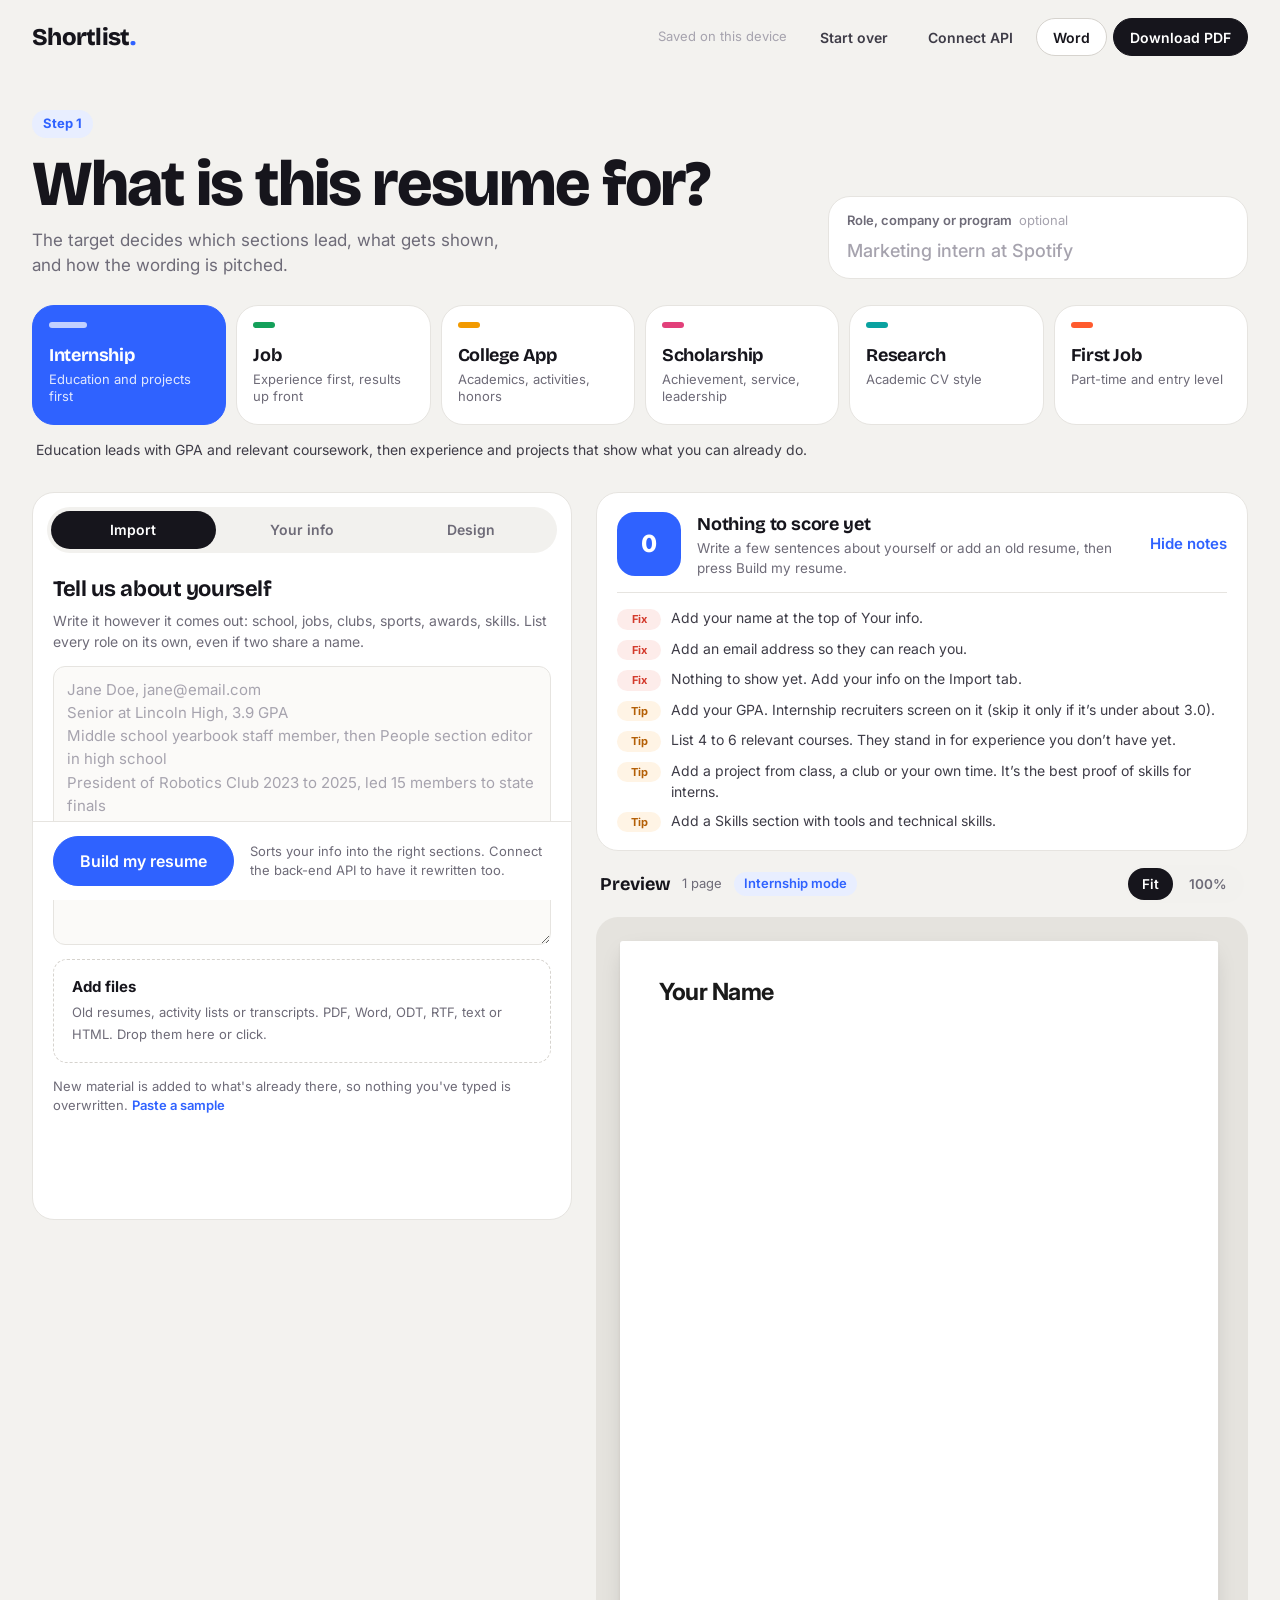
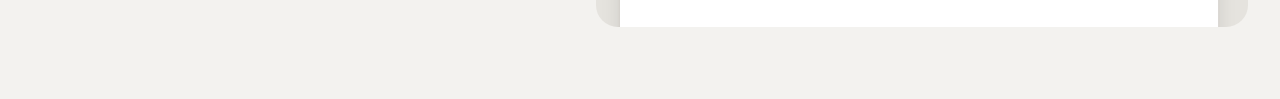
==== commit 81a40f90: "Bring back color and cards: per-target accent, rounded cards, display font Co-Authored-By: Claude Op" ====
--- a/static/index.html
+++ b/static/index.html
@@ -6,7 +6,7 @@
   <title>Shortlist</title>
   <link rel="preconnect" href="https://fonts.googleapis.com">
   <link rel="preconnect" href="https://fonts.gstatic.com" crossorigin>
-  <link href="https://fonts.googleapis.com/css2?family=Inter:ital,wght@0,400;0,500;0,600;0,700;1,400&family=Source+Serif+4:ital,opsz,wght@0,8..60,400;0,8..60,600;0,8..60,700;1,8..60,400&family=Manrope:wght@400;500;600;700;800&display=swap" rel="stylesheet">
+  <link href="https://fonts.googleapis.com/css2?family=Bricolage+Grotesque:opsz,wght@12..96,500;12..96,700;12..96,800&family=Inter:ital,wght@0,400;0,500;0,600;0,700;1,400&family=Source+Serif+4:ital,opsz,wght@0,8..60,400;0,8..60,600;0,8..60,700;1,8..60,400&family=Manrope:wght@400;500;600;700;800&display=swap" rel="stylesheet">
   <link rel="stylesheet" href="/static/style.css">
 </head>
 <body>
@@ -24,7 +24,7 @@
 <div class="app">
   <section class="hero">
     <div>
-      <p class="step">Step one</p>
+      <p class="step">Step 1</p>
       <h1>What is this resume for?</h1>
       <p class="hero-sub">The target decides which sections lead, what gets shown, and how the wording is pitched.</p>
     </div>
--- a/static/style.css
+++ b/static/style.css
@@ -1,21 +1,37 @@
 :root {
-  --bg: #FAF8F4;
+  --bg: #F3F2EF;
   --surface: #FFFFFF;
-  --sunken: #F1EEE8;
-  --ink: #1B1A17;
-  --ink-2: #45423C;
-  --muted: #76716A;
-  --faint: #A39E95;
-  --line: #E3DED5;
-  --line-2: #D2CCC1;
-  --accent: #23533F;
-  --accent-tint: #E9F0EC;
-  --warn: #9A5B13;
-  --bad: #A23B2C;
-  --good: #2F6B45;
-  --serif: 'Source Serif 4', Georgia, 'Times New Roman', serif;
+  --sunken: #F2F1EE;
+  --ink: #16151C;
+  --ink-2: #3E3C47;
+  --muted: #6E6B78;
+  --faint: #A6A3AE;
+  --line: #E6E4E0;
+  --line-2: #D6D3CE;
+  --warn: #B45F06;
+  --bad: #D33A2C;
+  --good: #1E8A4C;
+  /* each target brings its own color; set on <body data-target> */
+  --c-internship: #2F62FF;
+  --c-job: #14A05A;
+  --c-college: #F29A00;
+  --c-scholarship: #E2407A;
+  --c-research: #0AA2A0;
+  --c-firstjob: #FF5B2E;
+  --accent: var(--c-internship);
+  --accent-soft: color-mix(in srgb, var(--accent) 11%, white);
+  --accent-line: color-mix(in srgb, var(--accent) 35%, white);
+  --display: 'Bricolage Grotesque', 'Inter', system-ui, sans-serif;
   --font: 'Inter', system-ui, -apple-system, 'Segoe UI', sans-serif;
-}
+  --r: 14px;
+  --r-lg: 22px;
+}
+body[data-target="internship"] { --accent: var(--c-internship); }
+body[data-target="job"] { --accent: var(--c-job); }
+body[data-target="college"] { --accent: var(--c-college); }
+body[data-target="scholarship"] { --accent: var(--c-scholarship); }
+body[data-target="research"] { --accent: var(--c-research); }
+body[data-target="firstjob"] { --accent: var(--c-firstjob); }
 
 * { box-sizing: border-box; }
 html, body { margin: 0; }
@@ -24,235 +40,283 @@
   color: var(--ink);
   font-family: var(--font);
   font-size: 15px;
-  line-height: 1.55;
+  line-height: 1.5;
   -webkit-font-smoothing: antialiased;
+  transition: background-color .3s;
 }
 button, input, textarea { font: inherit; color: inherit; }
 button { cursor: pointer; }
 :focus-visible { outline: 2px solid var(--accent); outline-offset: 2px; }
-::selection { background: #D6E4DB; }
+::selection { background: var(--accent-line); }
 
 /* ---------- top bar ---------- */
 .topbar {
-  max-width: 1400px; margin: 0 auto; padding: 18px 32px; display: flex; align-items: center; justify-content: space-between;
-  gap: 16px; border-bottom: 1px solid var(--line);
-}
-.brand { font-family: var(--serif); font-size: 22px; font-weight: 600; color: var(--ink); text-decoration: none; letter-spacing: -.01em; }
+  max-width: 1400px; margin: 0 auto; padding: 18px 32px; display: flex; align-items: center; justify-content: space-between; gap: 16px;
+}
+.brand { font-family: var(--display); font-size: 24px; font-weight: 800; color: var(--ink); text-decoration: none; letter-spacing: -.03em; }
+.brand::after { content: "."; color: var(--accent); transition: color .3s; }
 .top-actions { display: flex; align-items: center; gap: 6px; flex-wrap: wrap; justify-content: flex-end; }
-.save-state { font-size: 13px; color: var(--faint); margin-right: 12px; }
+.save-state { font-size: 13px; color: var(--faint); margin-right: 10px; }
 .save-state.busy { color: var(--muted); }
 
 .btn {
-  display: inline-flex; align-items: center; gap: 8px; height: 36px; padding: 0 14px; border-radius: 4px;
-  border: 1px solid var(--line-2); background: var(--surface); font-weight: 500; font-size: 14px; color: var(--ink);
-  transition: background .12s, border-color .12s;
-}
-.btn:hover { border-color: var(--ink-2); }
+  display: inline-flex; align-items: center; gap: 8px; height: 38px; padding: 0 16px; border-radius: 999px;
+  border: 1.5px solid var(--line-2); background: var(--surface); font-weight: 600; font-size: 14px; color: var(--ink);
+  transition: background .15s, border-color .15s, transform .1s;
+}
+.btn:hover { border-color: var(--ink); }
+.btn:active { transform: translateY(1px); }
 .btn.primary { background: var(--ink); border-color: var(--ink); color: #fff; }
-.btn.primary:hover { background: #000; }
+.btn.primary:hover { background: var(--accent); border-color: var(--accent); }
 .btn.ghost { border-color: transparent; background: transparent; color: var(--ink-2); }
-.btn.ghost:hover { color: var(--ink); text-decoration: underline; text-underline-offset: 4px; }
-.btn.big { height: 44px; padding: 0 22px; font-size: 15px; }
+.btn.ghost:hover { background: rgba(22, 21, 28, .06); }
+.btn.big { height: 50px; padding: 0 26px; font-size: 16px; background: var(--accent); border-color: var(--accent); }
+.btn.big:hover { background: var(--ink); border-color: var(--ink); }
 .btn[disabled] { opacity: .6; pointer-events: none; }
 .btn[hidden] { display: none; }
 
 .app { max-width: 1400px; margin: 0 auto; padding: 0 32px 72px; }
 
 /* ---------- hero ---------- */
-.hero { display: flex; align-items: flex-end; justify-content: space-between; gap: 40px; margin: 48px 0 28px; flex-wrap: wrap; }
-.step { margin: 0; font-size: 13px; color: var(--muted); letter-spacing: .04em; text-transform: uppercase; }
-.hero h1 { font-family: var(--serif); font-size: clamp(32px, 4vw, 48px); font-weight: 600; letter-spacing: -.02em; line-height: 1.08; margin: 8px 0 10px; }
-.hero-sub { margin: 0; color: var(--ink-2); font-size: 16px; max-width: 520px; }
-.role-field { display: grid; gap: 6px; flex: 0 1 420px; min-width: min(340px, 100%); }
-.role-field span { font-size: 13px; font-weight: 500; color: var(--ink-2); }
-.role-field em { font-style: italic; color: var(--faint); font-weight: 400; margin-left: 4px; }
-.role-field input {
-  height: 44px; border: 0; border-bottom: 1.5px solid var(--ink-2); background: transparent; padding: 0 2px; font-size: 17px;
-}
-.role-field input:focus { outline: none; border-bottom-color: var(--accent); }
+.hero { display: flex; align-items: flex-end; justify-content: space-between; gap: 40px; margin: 36px 0 26px; flex-wrap: wrap; }
+.step {
+  display: inline-block; margin: 0; font-size: 13px; font-weight: 700; color: var(--accent); background: var(--accent-soft);
+  padding: 4px 11px; border-radius: 999px; transition: color .3s, background .3s;
+}
+.hero h1 { font-family: var(--display); font-size: clamp(36px, 5vw, 64px); font-weight: 800; letter-spacing: -.03em; line-height: 1; margin: 14px 0 12px; }
+.hero-sub { margin: 0; color: var(--muted); font-size: 17px; max-width: 500px; }
+.role-field {
+  display: grid; gap: 6px; flex: 0 1 420px; min-width: min(340px, 100%);
+  background: var(--surface); border-radius: var(--r-lg); padding: 14px 18px; border: 1.5px solid var(--line);
+  transition: border-color .15s;
+}
+.role-field:focus-within { border-color: var(--accent); }
+.role-field span { font-size: 13px; font-weight: 600; color: var(--muted); }
+.role-field em { font-style: normal; color: var(--faint); font-weight: 400; margin-left: 4px; }
+.role-field input { border: 0; background: transparent; padding: 0; font-size: 18px; font-weight: 500; }
+.role-field input:focus { outline: none; }
 
 /* ---------- targets ---------- */
-.target-grid { display: grid; grid-template-columns: repeat(6, 1fr); border-top: 1px solid var(--line); }
+.target-grid { display: grid; grid-template-columns: repeat(6, 1fr); gap: 10px; }
 .target {
-  display: flex; flex-direction: column; justify-content: flex-start; text-align: left; border: 0; border-top: 3px solid transparent; margin-top: -2px; background: transparent; color: var(--ink);
-  padding: 14px 16px 14px 0; transition: border-color .15s;
-}
-.target + .target { padding-left: 16px; border-left: 1px solid var(--line); }
-.target:hover .t-name { text-decoration: underline; text-underline-offset: 4px; }
-.t-name { font-weight: 600; font-size: 15px; }
-.t-desc { font-size: 13px; color: var(--muted); margin-top: 2px; line-height: 1.4; }
-.target.active { border-top-color: var(--ink); }
-.target.active .t-name { color: var(--ink); }
-.mode-note { margin: 10px 0 0; font-size: 14px; color: var(--ink-2); font-family: var(--serif); font-style: italic; max-width: 760px; }
+  --c: var(--accent);
+  display: flex; flex-direction: column; text-align: left; padding: 16px 16px 18px; min-height: 100px;
+  background: var(--surface); color: var(--ink); border: 1.5px solid var(--line); border-radius: var(--r-lg);
+  transition: transform .2s, border-color .2s, background .2s, color .2s;
+}
+.target[data-target="internship"] { --c: var(--c-internship); }
+.target[data-target="job"] { --c: var(--c-job); }
+.target[data-target="college"] { --c: var(--c-college); }
+.target[data-target="scholarship"] { --c: var(--c-scholarship); }
+.target[data-target="research"] { --c: var(--c-research); }
+.target[data-target="firstjob"] { --c: var(--c-firstjob); }
+.target::before { content: ""; width: 22px; height: 6px; border-radius: 3px; background: var(--c); margin-bottom: 14px; transition: width .25s, background .2s; }
+.target:hover { transform: translateY(-2px); border-color: var(--c); }
+.target:hover::before { width: 38px; }
+.t-name { font-family: var(--display); font-weight: 700; font-size: 18px; letter-spacing: -.02em; }
+.t-desc { font-size: 13px; color: var(--muted); margin-top: 2px; line-height: 1.35; }
+.target.active { background: var(--c); border-color: var(--c); color: #fff; }
+.target.active::before { background: rgba(255, 255, 255, .7); width: 38px; }
+.target.active .t-desc { color: rgba(255, 255, 255, .85); }
+.mode-note { margin: 14px 4px 0; font-size: 14px; color: var(--ink-2); max-width: 780px; }
 
 /* ---------- workspace ---------- */
-.workspace { display: grid; grid-template-columns: minmax(380px, 540px) 1fr; gap: 48px; align-items: start; margin-top: 40px; }
-.editor { min-width: 0; }
-.tabs { display: flex; gap: 28px; border-bottom: 1px solid var(--line); }
+.workspace { display: grid; grid-template-columns: minmax(380px, 540px) 1fr; gap: 24px; align-items: start; margin-top: 32px; }
+.editor { min-width: 0; background: var(--surface); border-radius: var(--r-lg); border: 1.5px solid var(--line); overflow: clip; }
+.tabs { display: flex; gap: 4px; margin: 14px 14px 0; padding: 4px; background: var(--sunken); border-radius: 999px; }
 .tab {
-  border: 0; background: transparent; padding: 10px 0; margin-bottom: -1px; font-size: 15px; font-weight: 500; color: var(--muted);
-  border-bottom: 2px solid transparent;
+  flex: 1; border: 0; background: transparent; height: 38px; border-radius: 999px; font-size: 14px; font-weight: 600; color: var(--muted);
+  transition: background .2s, color .2s;
 }
 .tab:hover { color: var(--ink); }
-.tab.active { color: var(--ink); border-bottom-color: var(--ink); }
-.panel { display: none; padding: 22px 0 24px; }
-.panel.active { display: block; }
+.tab.active { background: var(--ink); color: #fff; }
+.panel { display: none; padding: 20px 20px 24px; max-height: calc(100vh - 220px); overflow-y: auto; scrollbar-width: thin; }
+.panel.active { display: block; animation: rise .25s ease-out; }
+@keyframes rise { from { opacity: 0; transform: translateY(4px); } to { opacity: 1; transform: none; } }
 
 .optimize-bar {
-  position: sticky; bottom: 0; z-index: 5; display: flex; align-items: center; gap: 16px; padding: 14px 0;
-  background: var(--bg); border-top: 1px solid var(--line);
+  position: sticky; bottom: 0; z-index: 5; display: flex; align-items: center; gap: 16px; padding: 14px 20px;
+  background: var(--surface); border-top: 1.5px solid var(--line);
 }
 .optimize-bar .btn { flex: none; }
 .optimize-note { margin: 0; font-size: 13px; color: var(--muted); line-height: 1.45; }
 
 /* import */
-.paste { display: grid; gap: 6px; }
-.paste-label { font-family: var(--serif); font-weight: 600; font-size: 19px; }
-.paste-help { font-size: 14px; color: var(--muted); margin-bottom: 6px; }
+.paste { display: grid; gap: 4px; }
+.paste-label { font-family: var(--display); font-weight: 700; font-size: 22px; letter-spacing: -.02em; }
+.paste-help { font-size: 14px; color: var(--muted); margin-bottom: 10px; }
 textarea, .fld input {
-  width: 100%; border: 1px solid var(--line-2); background: var(--surface); border-radius: 3px; padding: 10px 12px;
-  resize: vertical; line-height: 1.55; transition: border-color .12s;
-}
-textarea:focus, .fld input:focus { outline: none; border-color: var(--ink-2); }
+  width: 100%; border: 1.5px solid var(--line); background: #FBFAF8; border-radius: 12px; padding: 11px 13px;
+  resize: vertical; line-height: 1.55; transition: border-color .15s, background .15s;
+}
+textarea:focus, .fld input:focus { outline: none; border-color: var(--accent); background: #fff; }
 textarea::placeholder, input::placeholder { color: var(--faint); }
 .dropzone {
-  display: block; margin-top: 16px; border: 1px dashed var(--line-2); border-radius: 3px; padding: 14px 16px; cursor: pointer;
-  transition: border-color .12s, background .12s;
-}
-.dropzone:hover, .dropzone.over { border-color: var(--ink-2); background: var(--surface); }
+  display: block; margin-top: 14px; border: 1.5px dashed var(--line-2); border-radius: var(--r); padding: 16px 18px; cursor: pointer;
+  transition: border-color .15s, background .15s;
+}
+.dropzone:hover, .dropzone.over { border-color: var(--accent); background: var(--accent-soft); }
 .dropzone input { display: none; }
-.dropzone strong { font-weight: 600; font-size: 14px; margin-right: 8px; }
+.dropzone strong { display: block; font-weight: 700; font-size: 15px; margin-bottom: 2px; }
 .dropzone span { font-size: 13px; color: var(--muted); }
-.file-list { display: grid; gap: 4px; margin-top: 10px; }
+.file-list { display: flex; flex-wrap: wrap; gap: 6px; margin-top: 10px; }
 .file-list:empty { display: none; }
-.file-chip { display: flex; align-items: center; gap: 10px; font-size: 14px; padding: 4px 0; border-bottom: 1px solid var(--line); }
-.file-chip span { flex: 1; overflow: hidden; text-overflow: ellipsis; white-space: nowrap; }
-.file-chip button { border: 0; background: none; color: var(--muted); font-size: 13px; padding: 2px 0; }
-.file-chip button:hover { color: var(--bad); text-decoration: underline; }
-.link-btn { background: none; border: 0; color: var(--accent); font-weight: 500; padding: 0; text-decoration: underline; text-underline-offset: 3px; }
-.link-btn:hover { color: var(--ink); }
+.file-chip {
+  display: inline-flex; align-items: center; gap: 10px; font-size: 13px; font-weight: 500; padding: 6px 8px 6px 12px;
+  background: var(--accent-soft); border-radius: 999px; max-width: 100%;
+}
+.file-chip span { overflow: hidden; text-overflow: ellipsis; white-space: nowrap; }
+.file-chip button { border: 0; background: #fff; color: var(--ink-2); font-size: 12px; font-weight: 600; padding: 3px 9px; border-radius: 999px; }
+.file-chip button:hover { color: var(--bad); }
+.link-btn { background: none; border: 0; color: var(--accent); font-weight: 600; padding: 0; }
+.link-btn:hover { text-decoration: underline; text-underline-offset: 3px; }
 .hint { font-size: 13px; color: var(--muted); margin: 14px 0 0; }
-.errors:not(:empty) { margin-top: 14px; border-left: 3px solid var(--warn); padding: 6px 0 6px 12px; color: var(--warn); font-size: 14px; }
+.errors:not(:empty) { margin-top: 14px; background: #FFF4E5; color: var(--warn); border-radius: 12px; padding: 10px 14px; font-size: 14px; }
 .errors div + div { margin-top: 6px; }
 
-/* info form */
-.card { border-bottom: 1px solid var(--line); }
-.card:first-of-type { border-top: 1px solid var(--line); }
-.card > summary {
-  list-style: none; display: flex; align-items: baseline; gap: 12px; padding: 13px 0; cursor: pointer; font-weight: 600; font-size: 15px;
-}
+/* info form: one card per section, colored stripe per section */
+.card {
+  --c: var(--accent);
+  background: var(--surface); border: 1.5px solid var(--line); border-radius: var(--r); margin-bottom: 10px;
+  box-shadow: inset 4px 0 0 var(--c); transition: border-color .15s;
+}
+.card[data-card="education"] { --c: var(--c-college); }
+.card[data-card="experience"] { --c: var(--c-internship); }
+.card[data-card="activities"] { --c: var(--c-scholarship); }
+.card[data-card="volunteer"] { --c: var(--c-research); }
+.card[data-card="projects"] { --c: var(--c-firstjob); }
+.card[data-card="skills"] { --c: var(--c-job); }
+.card:hover, .card[open] { border-color: var(--line-2); }
+.card > summary { list-style: none; display: flex; align-items: center; gap: 10px; padding: 14px 16px 14px 20px; cursor: pointer; }
 .card > summary::-webkit-details-marker { display: none; }
-.card > summary::before { content: "+"; width: 12px; color: var(--muted); font-weight: 400; }
-.card[open] > summary::before { content: "\2013"; }
-.card > summary:hover .s-label { text-decoration: underline; text-underline-offset: 4px; }
-.count { margin-left: auto; font-size: 13px; font-weight: 400; color: var(--muted); font-variant-numeric: tabular-nums; }
-.need-tag { margin-left: auto; font-size: 13px; font-weight: 400; color: var(--warn); font-style: italic; }
-.need-tag + .count { margin-left: 8px; }
-.need { font-style: italic; font-weight: 400; color: var(--warn); margin-left: 6px; }
-.card-body { padding: 0 0 18px 24px; }
-.empty-note { margin: 0 0 12px; font-size: 13px; color: var(--muted); font-style: italic; }
-.grid2 { display: grid; grid-template-columns: 1fr 1fr; gap: 12px 14px; }
-.fld { display: grid; gap: 4px; }
+.s-label { font-family: var(--display); font-weight: 700; font-size: 16px; letter-spacing: -.01em; }
+.card > summary::after { content: "+"; margin-left: 8px; font-size: 20px; line-height: 1; color: var(--muted); transition: transform .2s; }
+.card[open] > summary::after { transform: rotate(45deg); }
+.count { margin-left: auto; font-size: 12px; font-weight: 700; color: var(--c); background: color-mix(in srgb, var(--c) 12%, white); border-radius: 999px; padding: 2px 9px; }
+.count:empty { display: none; }
+.need-tag { margin-left: auto; font-size: 12px; font-weight: 600; color: var(--warn); background: #FFF4E5; border-radius: 999px; padding: 2px 9px; }
+.need-tag + .count { margin-left: 0; }
+.need { font-style: normal; font-weight: 600; color: var(--warn); margin-left: 6px; }
+.card-body { padding: 0 16px 16px 20px; }
+.empty-note { margin: 0 0 12px; font-size: 13px; color: var(--muted); }
+.grid2 { display: grid; grid-template-columns: 1fr 1fr; gap: 12px; }
+.fld { display: grid; gap: 5px; }
 .fld.wide { grid-column: 1 / -1; }
-.fld > span { font-size: 13px; color: var(--ink-2); }
-.fld input { height: 38px; padding: 0 10px; }
-.entry { padding: 4px 0 16px; margin-bottom: 14px; border-bottom: 1px dashed var(--line-2); }
+.fld > span { font-size: 13px; font-weight: 500; color: var(--ink-2); }
+.fld input { height: 40px; padding: 0 12px; }
+.entry { background: var(--sunken); border-radius: 12px; padding: 12px 14px 14px; margin-bottom: 10px; }
 .entry.is-hidden { opacity: .5; }
-.entry-head { display: flex; align-items: baseline; gap: 12px; margin-bottom: 10px; }
-.entry-title { font-family: var(--serif); font-weight: 600; font-size: 16px; flex: 1; min-width: 0; overflow: hidden; text-overflow: ellipsis; white-space: nowrap; }
-.entry-title.empty { color: var(--faint); font-weight: 400; font-style: italic; }
-.text-btn { border: 0; background: none; padding: 0; font-size: 13px; color: var(--muted); }
-.text-btn:hover { color: var(--ink); text-decoration: underline; text-underline-offset: 3px; }
-.text-btn.danger:hover { color: var(--bad); }
+.entry-head { display: flex; align-items: center; gap: 10px; margin-bottom: 10px; }
+.entry-title { font-weight: 700; font-size: 15px; flex: 1; min-width: 0; overflow: hidden; text-overflow: ellipsis; white-space: nowrap; }
+.entry-title.empty { color: var(--faint); font-weight: 500; }
+.text-btn { border: 0; background: #fff; padding: 3px 9px; border-radius: 999px; font-size: 12px; font-weight: 600; color: var(--ink-2); }
+.text-btn:hover { background: var(--ink); color: #fff; }
+.text-btn.danger:hover { background: var(--bad); }
+.entry .fld input, .entry textarea { background: #fff; }
 .entry .fld.wide { margin-top: 12px; }
-.add-btn { border: 0; background: none; padding: 4px 0; font-weight: 500; font-size: 14px; color: var(--accent); }
-.add-btn:hover { text-decoration: underline; text-underline-offset: 3px; }
+.add-btn {
+  width: 100%; height: 40px; border: 1.5px dashed var(--line-2); background: none; border-radius: 12px;
+  font-weight: 600; font-size: 14px; color: var(--muted); transition: all .15s;
+}
+.add-btn:hover { border-color: var(--c, var(--accent)); color: var(--c, var(--accent)); }
 .field-hint { font-size: 13px; color: var(--muted); margin: 6px 0 0; }
 
-.ai-card { display: flex; flex-wrap: wrap; align-items: center; gap: 14px; padding: 2px 0 18px 14px; margin-bottom: 18px; border-left: 3px solid var(--accent); }
+.ai-card {
+  display: flex; flex-wrap: wrap; align-items: center; gap: 14px; padding: 16px 18px; margin-bottom: 14px;
+  border-radius: var(--r); background: var(--accent); color: #fff;
+}
 .ai-card-text { flex: 1; min-width: 0; }
-.ai-card-text strong { display: block; font-size: 15px; font-weight: 600; }
-.ai-card-text small { display: block; font-size: 13.5px; color: var(--ink-2); margin-top: 2px; }
-.ai-card.busy strong::after { content: "\2026"; }
-.ai-tips { flex-basis: 100%; font-size: 14px; color: var(--ink-2); }
-.ai-tips b { font-weight: 600; color: var(--ink); }
+.ai-card-text strong { display: block; font-family: var(--display); font-size: 17px; font-weight: 700; }
+.ai-card-text small { display: block; font-size: 13.5px; color: rgba(255, 255, 255, .88); margin-top: 2px; }
+.ai-card .btn { background: #fff; border-color: #fff; color: var(--ink); }
+.ai-card .btn:hover { background: var(--ink); border-color: var(--ink); color: #fff; }
+.ai-card.busy { animation: breathe 1.4s ease-in-out infinite; }
+@keyframes breathe { 50% { opacity: .8; } }
+.ai-tips { flex-basis: 100%; background: rgba(255, 255, 255, .16); border-radius: 10px; padding: 10px 14px; font-size: 14px; }
+.ai-tips b { font-weight: 700; }
 .ai-tips ul { margin: 6px 0 0; padding-left: 18px; display: grid; gap: 4px; }
 
 /* design */
-.design-group { margin-bottom: 28px; }
-.design-group h3 { font-family: var(--serif); font-size: 16px; font-weight: 600; margin: 0 0 10px; }
-.tpl-grid { display: grid; grid-template-columns: repeat(4, 1fr); gap: 12px; }
-.tpl { border: 0; background: none; padding: 0; font-size: 13.5px; color: var(--ink-2); text-align: left; }
-.tpl.active { color: var(--ink); font-weight: 600; }
-.tpl-thumb { height: 80px; background: #fff; border: 1px solid var(--line-2); padding: 9px; margin-bottom: 6px; display: grid; gap: 4px; align-content: start; }
-.tpl:hover .tpl-thumb { border-color: var(--ink-2); }
-.tpl.active .tpl-thumb { border: 2px solid var(--ink); padding: 8px; }
-.tpl-thumb i { display: block; height: 3px; background: #E5E2DC; }
+.design-group { margin-bottom: 26px; }
+.design-group h3 { font-family: var(--display); font-size: 17px; font-weight: 700; letter-spacing: -.01em; margin: 0 0 10px; }
+.tpl-grid { display: grid; grid-template-columns: repeat(4, 1fr); gap: 10px; }
+.tpl { border: 0; background: none; padding: 0; font-size: 13.5px; font-weight: 600; color: var(--ink-2); text-align: center; }
+.tpl-thumb {
+  height: 86px; background: #fff; border: 1.5px solid var(--line); border-radius: 12px; padding: 10px; margin-bottom: 6px;
+  display: grid; gap: 4px; align-content: start; transition: border-color .15s, transform .15s;
+}
+.tpl:hover .tpl-thumb { transform: translateY(-2px); border-color: var(--line-2); }
+.tpl.active { color: var(--ink); }
+.tpl.active .tpl-thumb { border-color: var(--accent); box-shadow: 0 0 0 3px var(--accent-soft); }
+.tpl-thumb i { display: block; height: 3px; border-radius: 2px; background: #E7E5E1; }
 .tpl-thumb i.n { height: 6px; width: 55%; background: var(--ink); }
 .tpl-thumb i.h { width: 40%; background: var(--sw); margin-top: 3px; }
 .tpl-thumb i.w { width: 80%; }
 .tpl-thumb.classic { justify-items: center; }
 .tpl-thumb.classic i.h { background: var(--ink); width: 100%; height: 1.5px; }
-.tpl-thumb.bold i.n { width: 100%; height: 15px; background: var(--sw); }
+.tpl-thumb.bold i.n { width: 100%; height: 15px; background: var(--sw); border-radius: 3px; }
 .tpl-thumb.clean i.n { background: var(--sw); }
-.tpl-thumb.minimal i.h { background: #A39E95; width: 30%; }
+.tpl-thumb.minimal i.h { background: #A6A3AE; width: 30%; }
 .swatches { display: flex; gap: 10px; flex-wrap: wrap; }
-.swatch { width: 28px; height: 28px; border-radius: 50%; border: 0; background: var(--sw); box-shadow: inset 0 0 0 1px rgba(0, 0, 0, .1); }
-.swatch.active { box-shadow: 0 0 0 2px var(--bg), 0 0 0 3.5px var(--ink); }
-.seg { display: inline-flex; flex-wrap: wrap; border: 1px solid var(--line-2); border-radius: 3px; overflow: hidden; }
-.seg button { border: 0; background: var(--surface); height: 32px; padding: 0 14px; font-size: 13.5px; color: var(--ink-2); }
-.seg button + button { border-left: 1px solid var(--line-2); }
+.swatch { width: 32px; height: 32px; border-radius: 50%; border: 0; background: var(--sw); box-shadow: inset 0 0 0 1px rgba(0, 0, 0, .1); transition: transform .15s; }
+.swatch:hover { transform: scale(1.1); }
+.swatch.active { box-shadow: 0 0 0 3px #fff, 0 0 0 5px var(--sw); }
+.seg { display: inline-flex; flex-wrap: wrap; gap: 2px; padding: 3px; background: var(--sunken); border-radius: 999px; }
+.seg button { border: 0; background: transparent; height: 32px; padding: 0 14px; border-radius: 999px; font-size: 13.5px; font-weight: 600; color: var(--muted); }
 .seg button:hover { color: var(--ink); }
 .seg button.active { background: var(--ink); color: #fff; }
 .range-row { display: flex; align-items: center; gap: 14px; }
-.range-row input[type=range] { flex: 1; accent-color: var(--ink); }
-.range-row output { font-size: 14px; min-width: 52px; text-align: right; font-variant-numeric: tabular-nums; }
+.range-row input[type=range] { flex: 1; accent-color: var(--accent); }
+.range-row output { font-size: 14px; font-weight: 700; min-width: 52px; text-align: right; font-variant-numeric: tabular-nums; }
 .toggle-row { display: flex; align-items: flex-start; justify-content: space-between; gap: 16px; padding: 12px 0; border-top: 1px solid var(--line); }
 .toggle-row:first-of-type { border-top: 0; padding-top: 0; }
 .toggle-row strong { display: block; font-size: 14px; font-weight: 600; }
 .toggle-row small { color: var(--muted); font-size: 13px; }
-.switch { position: relative; width: 38px; height: 22px; flex: none; cursor: pointer; margin-top: 2px; }
+.switch { position: relative; width: 42px; height: 24px; flex: none; cursor: pointer; margin-top: 2px; }
 .switch input { opacity: 0; width: 0; height: 0; position: absolute; }
-.switch span { position: absolute; inset: 0; background: var(--line-2); border-radius: 11px; transition: background .2s; }
-.switch span::after { content: ""; position: absolute; left: 3px; top: 3px; width: 16px; height: 16px; border-radius: 50%; background: #fff; transition: transform .2s; }
+.switch span { position: absolute; inset: 0; background: var(--line-2); border-radius: 12px; transition: background .2s; }
+.switch span::after { content: ""; position: absolute; left: 3px; top: 3px; width: 18px; height: 18px; border-radius: 50%; background: #fff; transition: transform .2s; }
 .switch input:checked + span { background: var(--accent); }
-.switch input:checked + span::after { transform: translateX(16px); }
+.switch input:checked + span::after { transform: translateX(18px); }
 .switch input:focus-visible + span { outline: 2px solid var(--accent); outline-offset: 2px; }
-.order-list { margin: 0; padding-left: 0; list-style: none; counter-reset: o; display: grid; gap: 2px; }
-.order-list div { font-size: 14px; color: var(--ink-2); }
-.order-list b { display: inline-block; width: 24px; color: var(--faint); font-weight: 400; font-variant-numeric: tabular-nums; }
+.order-list { display: flex; flex-wrap: wrap; gap: 6px; }
+.order-list div { font-size: 13px; font-weight: 500; background: var(--sunken); border-radius: 999px; padding: 4px 12px 4px 5px; }
+.order-list b { display: inline-grid; place-items: center; width: 20px; height: 20px; margin-right: 6px; border-radius: 50%; background: var(--accent); color: #fff; font-size: 11px; }
 
 /* ---------- preview column ---------- */
 .preview-col { position: sticky; top: 16px; display: grid; gap: 14px; min-width: 0; }
-.insights { padding-bottom: 14px; border-bottom: 1px solid var(--line); }
-.ins-top { display: flex; align-items: center; gap: 18px; }
-.score { flex: none; font-family: var(--serif); }
-.score b { font-size: 34px; font-weight: 600; letter-spacing: -.02em; font-variant-numeric: tabular-nums; }
-.score span { font-size: 15px; color: var(--faint); margin-left: 2px; }
-.ins-title { font-weight: 600; font-size: 15.5px; }
+.insights { background: var(--surface); border: 1.5px solid var(--line); border-radius: var(--r-lg); padding: 18px 20px; }
+.ins-top { display: flex; align-items: center; gap: 16px; }
+.score {
+  flex: none; display: grid; place-items: center; width: 64px; height: 64px; border-radius: 18px;
+  background: var(--accent); color: #fff; transition: background .3s;
+}
+.score b { font-family: var(--display); font-size: 26px; font-weight: 800; letter-spacing: -.03em; line-height: 1; font-variant-numeric: tabular-nums; }
+.score span { display: none; }
+.ins-title { font-family: var(--display); font-weight: 700; font-size: 18px; letter-spacing: -.01em; }
 .ins-sub { font-size: 13.5px; color: var(--muted); }
-.ins-list { list-style: none; margin: 12px 0 0; padding: 0; display: grid; gap: 6px; }
+.ins-list { list-style: none; margin: 14px 0 0; padding: 14px 0 0; border-top: 1px solid var(--line); display: grid; gap: 8px; }
 .ins-list[hidden] { display: none; }
-.ins-list li { display: flex; gap: 12px; font-size: 14px; color: var(--ink-2); }
-.ins-list .mark { flex: none; width: 36px; font-size: 12px; font-weight: 600; text-transform: uppercase; letter-spacing: .04em; padding-top: 2px; }
-.ins-list li.good .mark { color: var(--good); }
-.ins-list li.warn .mark { color: var(--bad); }
-.ins-list li.tip .mark { color: var(--warn); }
-.preview-bar { display: flex; align-items: center; gap: 14px; flex-wrap: wrap; }
-.preview-label { font-family: var(--serif); font-weight: 600; font-size: 17px; }
-.meta-text { font-size: 13.5px; color: var(--muted); }
+.ins-list li { display: flex; align-items: baseline; gap: 10px; font-size: 14px; color: var(--ink-2); }
+.ins-list .mark { flex: none; min-width: 44px; text-align: center; font-size: 11px; font-weight: 700; border-radius: 999px; padding: 2px 8px; }
+.ins-list li.good .mark { color: var(--good); background: #E6F5EC; }
+.ins-list li.warn .mark { color: var(--bad); background: #FDECEA; }
+.ins-list li.tip .mark { color: var(--warn); background: #FFF4E5; }
+.preview-bar { display: flex; align-items: center; gap: 12px; flex-wrap: wrap; padding: 0 4px; }
+.preview-label { font-family: var(--display); font-weight: 700; font-size: 18px; }
+.meta-text { font-size: 13px; color: var(--muted); }
 .meta-text.over { color: var(--bad); font-weight: 600; }
-.meta-text + .meta-text::before { content: "\00b7"; margin-right: 14px; color: var(--faint); }
+.meta-text.mode { color: var(--accent); font-weight: 600; background: var(--accent-soft); padding: 2px 10px; border-radius: 999px; }
 .zoom { margin-left: auto; }
-.preview-wrap { background: #E9E5DD; padding: 24px; max-height: calc(100vh - 170px); overflow: auto; }
+.preview-wrap { background: #E5E3DE; border-radius: var(--r-lg); padding: 24px; max-height: calc(100vh - 190px); overflow: auto; scrollbar-width: thin; }
 .page-holder { margin: 0 auto; position: relative; }
 .page-scaler { width: 816px; transform-origin: top left; position: absolute; top: 0; left: 0; }
-.page { width: 816px; min-height: 1056px; padding: 52.8px; background: #fff; box-shadow: 0 1px 3px rgba(40, 30, 10, .12); }
+.page { width: 816px; min-height: 1056px; padding: 52.8px; background: #fff; border-radius: 4px; box-shadow: 0 2px 4px rgba(20, 15, 5, .06), 0 12px 32px -8px rgba(20, 15, 5, .18); }
 .page.swap { animation: swap .3s ease-out; }
-@keyframes swap { from { opacity: .5; } to { opacity: 1; } }
+@keyframes swap { from { opacity: .5; transform: translateY(6px); } to { opacity: 1; transform: none; } }
 .guides { position: absolute; inset: 0; pointer-events: none; }
 .guides div { position: absolute; left: 0; right: 0; border-top: 1.5px dashed var(--bad); }
-.guides span { position: absolute; right: 10px; top: -11px; background: var(--bad); color: #fff; font: 600 11px var(--font); padding: 2px 7px; }
+.guides span { position: absolute; right: 10px; top: -11px; background: var(--bad); color: #fff; font: 600 11px var(--font); padding: 2px 8px; border-radius: 999px; }
 
 /* ---------- resume (shared by preview + print) ---------- */
 .rz {
@@ -295,24 +359,25 @@
 .rz.t-minimal h2 { color: var(--rz-muted); border: 0; font-size: .86em; letter-spacing: .2em; padding: 0; }
 .rz.t-minimal .rz-contact .sep { color: var(--rz-muted); }
 
+
 /* ---------- API dialog ---------- */
-.modal { border: 1px solid var(--line-2); padding: 0; width: min(520px, calc(100vw - 32px)); border-radius: 4px; background: var(--surface); color: var(--ink); }
-.modal::backdrop { background: rgba(27, 26, 23, .4); }
+.modal { border: 0; padding: 0; width: min(520px, calc(100vw - 32px)); border-radius: var(--r-lg); background: var(--surface); color: var(--ink); box-shadow: 0 30px 60px -20px rgba(20, 15, 5, .35); }
+.modal::backdrop { background: rgba(22, 21, 28, .45); }
 .modal-body { padding: 24px; display: grid; gap: 14px; }
 .modal-head { display: flex; gap: 12px; align-items: flex-start; }
-.modal-head h2 { margin: 0; font-family: var(--serif); font-size: 21px; font-weight: 600; }
+.modal-head h2 { margin: 0; font-family: var(--display); font-size: 23px; font-weight: 800; letter-spacing: -.02em; }
 .modal-head p { margin: 4px 0 0; font-size: 14px; color: var(--muted); }
-.close-btn { margin-left: auto; flex: none; border: 0; background: none; font-size: 24px; line-height: 1; color: var(--muted); padding: 0 4px; }
-.close-btn:hover { color: var(--ink); }
+.close-btn { margin-left: auto; flex: none; border: 0; background: var(--sunken); width: 32px; height: 32px; border-radius: 50%; font-size: 20px; line-height: 1; color: var(--ink-2); }
+.close-btn:hover { background: var(--ink); color: #fff; }
 .provider-grid { display: grid; grid-template-columns: 1fr 1fr; gap: 8px; }
-.provider { text-align: left; border: 1px solid var(--line-2); background: var(--surface); border-radius: 3px; padding: 10px 12px; }
-.provider:hover { border-color: var(--ink-2); }
-.provider.active { border: 2px solid var(--ink); padding: 9px 11px; }
-.provider strong { display: block; font-size: 14px; font-weight: 600; }
+.provider { text-align: left; border: 1.5px solid var(--line); background: var(--surface); border-radius: var(--r); padding: 11px 13px; }
+.provider:hover { border-color: var(--line-2); }
+.provider.active { border-color: var(--accent); background: var(--accent-soft); }
+.provider strong { display: block; font-size: 14px; font-weight: 700; }
 .provider small { display: block; color: var(--muted); font-size: 12.5px; margin-top: 2px; }
-.provider .tag { font-size: 12px; font-weight: 400; font-style: italic; color: var(--accent); margin-left: 6px; }
-.steps { margin: 0; padding: 0 0 0 20px; font-size: 14px; color: var(--ink-2); display: grid; gap: 4px; }
-.steps a { color: var(--accent); }
+.provider .tag { font-size: 11px; font-weight: 700; color: var(--accent); margin-left: 6px; }
+.steps { margin: 0; padding: 12px 14px 12px 32px; background: var(--sunken); border-radius: var(--r); font-size: 14px; color: var(--ink-2); display: grid; gap: 4px; }
+.steps a { color: var(--accent); font-weight: 600; }
 .adv summary { font-size: 13px; color: var(--muted); cursor: pointer; }
 .adv[open] summary { margin-bottom: 8px; }
 .modal-foot { display: flex; gap: 8px; align-items: center; padding-top: 4px; }
@@ -322,9 +387,9 @@
 
 /* ---------- toast ---------- */
 .toast {
-  position: fixed; left: 50%; bottom: 24px; transform: translate(-50%, 10px); opacity: 0; pointer-events: none;
-  background: var(--ink); color: #fff; padding: 10px 16px; border-radius: 3px; font-size: 14px; z-index: 50;
-  max-width: calc(100vw - 32px); transition: opacity .2s, transform .2s;
+  position: fixed; left: 50%; bottom: 24px; transform: translate(-50%, 12px); opacity: 0; pointer-events: none;
+  background: var(--ink); color: #fff; padding: 11px 18px; border-radius: 999px; font-size: 14px; font-weight: 500; z-index: 50;
+  max-width: calc(100vw - 32px); transition: opacity .2s, transform .25s;
 }
 .toast.warn { background: var(--bad); }
 .toast.show { opacity: 1; transform: translate(-50%, 0); }
@@ -332,24 +397,19 @@
 @keyframes spin { to { transform: rotate(360deg); } }
 
 /* ---------- responsive ---------- */
-@media (max-width: 1200px) {
-  .target-grid { grid-template-columns: repeat(3, 1fr); }
-  .target:nth-child(4) { border-left: 0; padding-left: 0; }
-}
+@media (max-width: 1200px) { .target-grid { grid-template-columns: repeat(3, 1fr); } }
 @media (max-width: 1000px) {
   .workspace { grid-template-columns: 1fr; }
   .preview-col { position: static; }
-  .preview-wrap { max-height: none; }
+  .panel, .preview-wrap { max-height: none; }
 }
 @media (max-width: 640px) {
   .app, .topbar { padding-left: 16px; padding-right: 16px; }
   .target-grid { grid-template-columns: repeat(2, 1fr); }
-  .target:nth-child(odd) { border-left: 0; padding-left: 0; }
-  .target:nth-child(even) { border-left: 1px solid var(--line); padding-left: 16px; }
   .save-state { display: none; }
   .grid2 { grid-template-columns: 1fr; }
   .tpl-grid { grid-template-columns: repeat(2, 1fr); }
-  .hero { margin-top: 28px; }
+  .hero { margin-top: 24px; }
 }
 @media (prefers-reduced-motion: reduce) {
   *, *::before, *::after { animation-duration: .001ms !important; transition-duration: .001ms !important; }
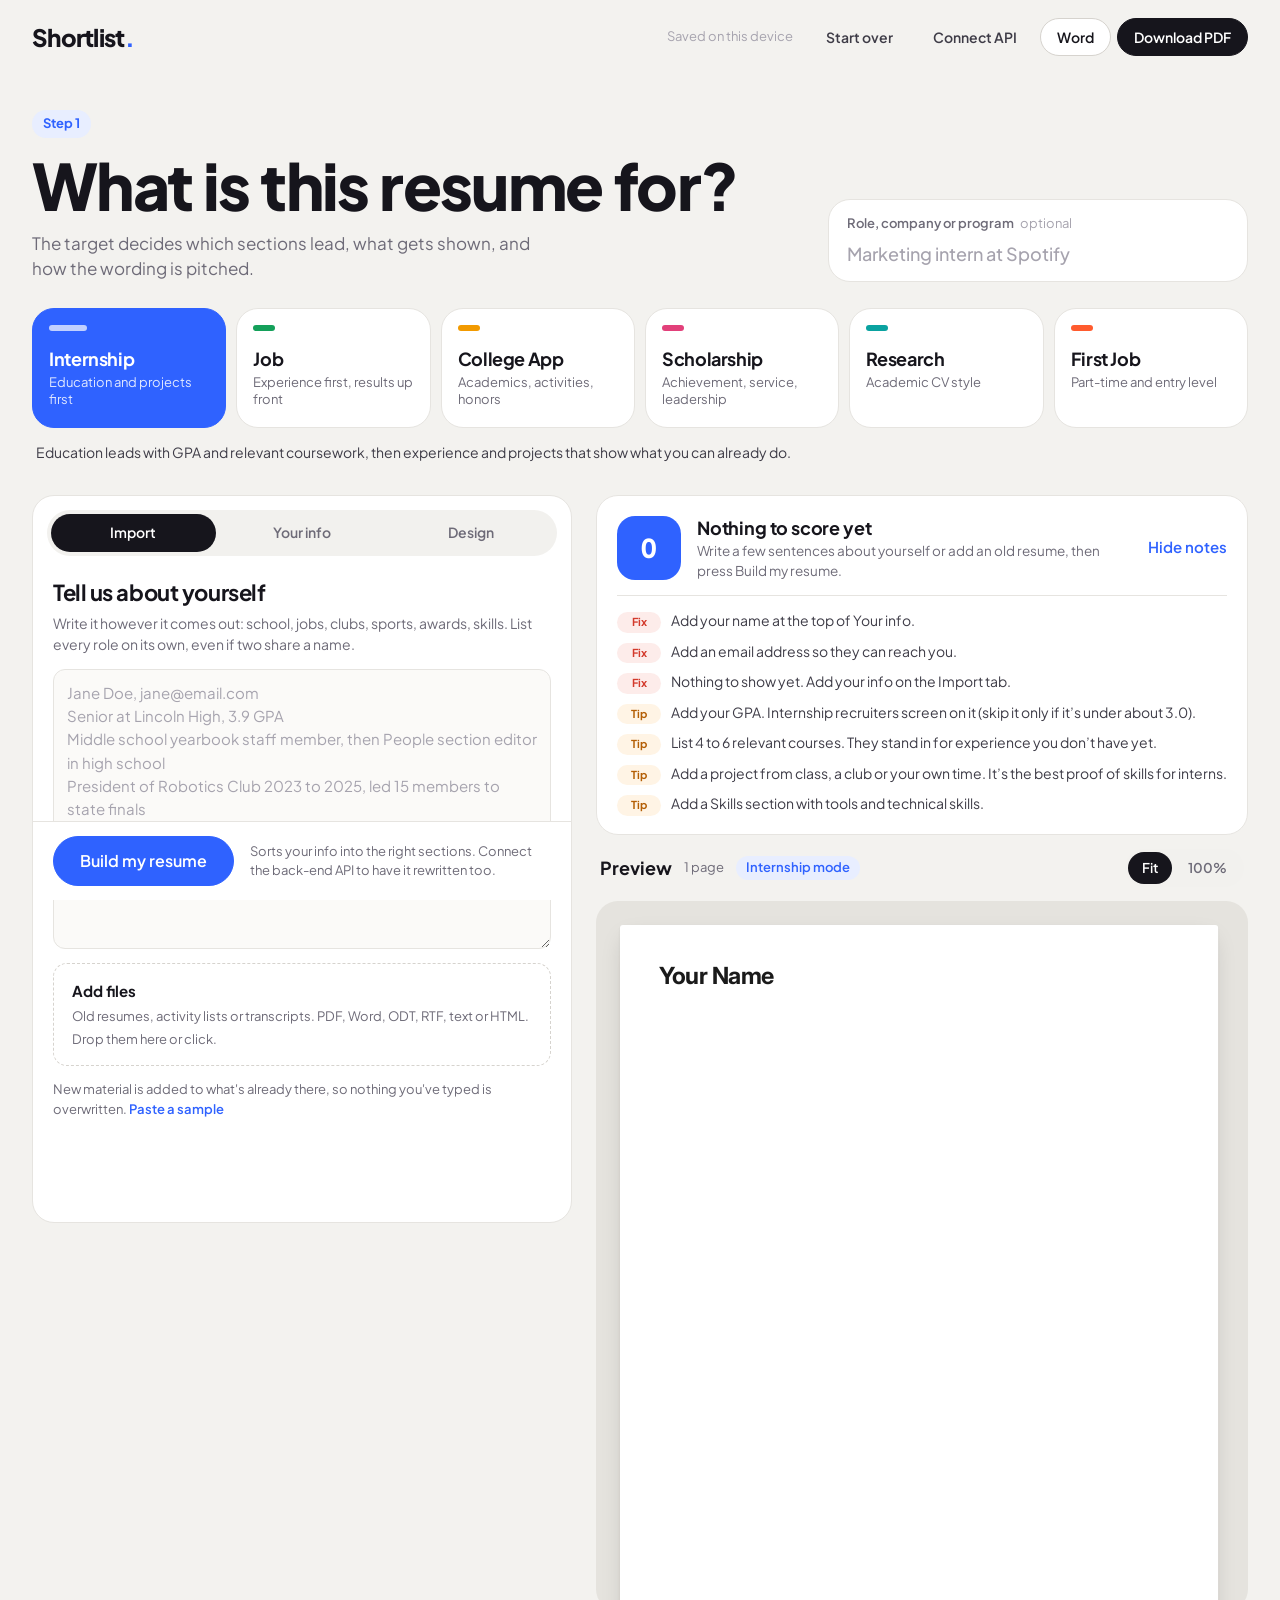
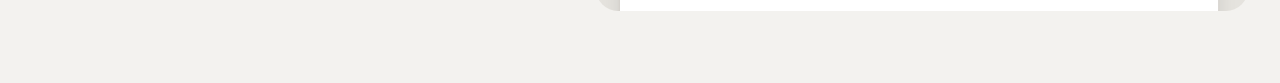
==== commit bb1bb2d8: "Switch UI font to Plus Jakarta Sans Co-Authored-By: Claude Opus 5.5 <noreply@anthropic.com>" ====
--- a/static/index.html
+++ b/static/index.html
@@ -6,7 +6,7 @@
   <title>Shortlist</title>
   <link rel="preconnect" href="https://fonts.googleapis.com">
   <link rel="preconnect" href="https://fonts.gstatic.com" crossorigin>
-  <link href="https://fonts.googleapis.com/css2?family=Bricolage+Grotesque:opsz,wght@12..96,500;12..96,700;12..96,800&family=Inter:ital,wght@0,400;0,500;0,600;0,700;1,400&family=Source+Serif+4:ital,opsz,wght@0,8..60,400;0,8..60,600;0,8..60,700;1,8..60,400&family=Manrope:wght@400;500;600;700;800&display=swap" rel="stylesheet">
+  <link href="https://fonts.googleapis.com/css2?family=Plus+Jakarta+Sans:wght@400;500;600;700;800&family=Inter:ital,wght@0,400;0,500;0,600;0,700;1,400&family=Source+Serif+4:ital,opsz,wght@0,8..60,400;0,8..60,600;0,8..60,700;1,8..60,400&family=Manrope:wght@400;500;600;700;800&display=swap" rel="stylesheet">
   <link rel="stylesheet" href="/static/style.css">
 </head>
 <body>
--- a/static/style.css
+++ b/static/style.css
@@ -21,8 +21,8 @@
   --accent: var(--c-internship);
   --accent-soft: color-mix(in srgb, var(--accent) 11%, white);
   --accent-line: color-mix(in srgb, var(--accent) 35%, white);
-  --display: 'Bricolage Grotesque', 'Inter', system-ui, sans-serif;
-  --font: 'Inter', system-ui, -apple-system, 'Segoe UI', sans-serif;
+  --display: 'Plus Jakarta Sans', system-ui, sans-serif;
+  --font: 'Plus Jakarta Sans', system-ui, -apple-system, 'Segoe UI', sans-serif;
   --r: 14px;
   --r-lg: 22px;
 }
@@ -83,7 +83,7 @@
   display: inline-block; margin: 0; font-size: 13px; font-weight: 700; color: var(--accent); background: var(--accent-soft);
   padding: 4px 11px; border-radius: 999px; transition: color .3s, background .3s;
 }
-.hero h1 { font-family: var(--display); font-size: clamp(36px, 5vw, 64px); font-weight: 800; letter-spacing: -.03em; line-height: 1; margin: 14px 0 12px; }
+.hero h1 { font-family: var(--display); font-size: clamp(36px, 5vw, 64px); font-weight: 800; letter-spacing: -.025em; line-height: 1.05; margin: 14px 0 12px; }
 .hero-sub { margin: 0; color: var(--muted); font-size: 17px; max-width: 500px; }
 .role-field {
   display: grid; gap: 6px; flex: 0 1 420px; min-width: min(340px, 100%);
@@ -291,7 +291,7 @@
   flex: none; display: grid; place-items: center; width: 64px; height: 64px; border-radius: 18px;
   background: var(--accent); color: #fff; transition: background .3s;
 }
-.score b { font-family: var(--display); font-size: 26px; font-weight: 800; letter-spacing: -.03em; line-height: 1; font-variant-numeric: tabular-nums; }
+.score b { font-family: var(--display); font-size: 26px; font-weight: 800; letter-spacing: -.025em; line-height: 1.05; font-variant-numeric: tabular-nums; }
 .score span { display: none; }
 .ins-title { font-family: var(--display); font-weight: 700; font-size: 18px; letter-spacing: -.01em; }
 .ins-sub { font-size: 13.5px; color: var(--muted); }
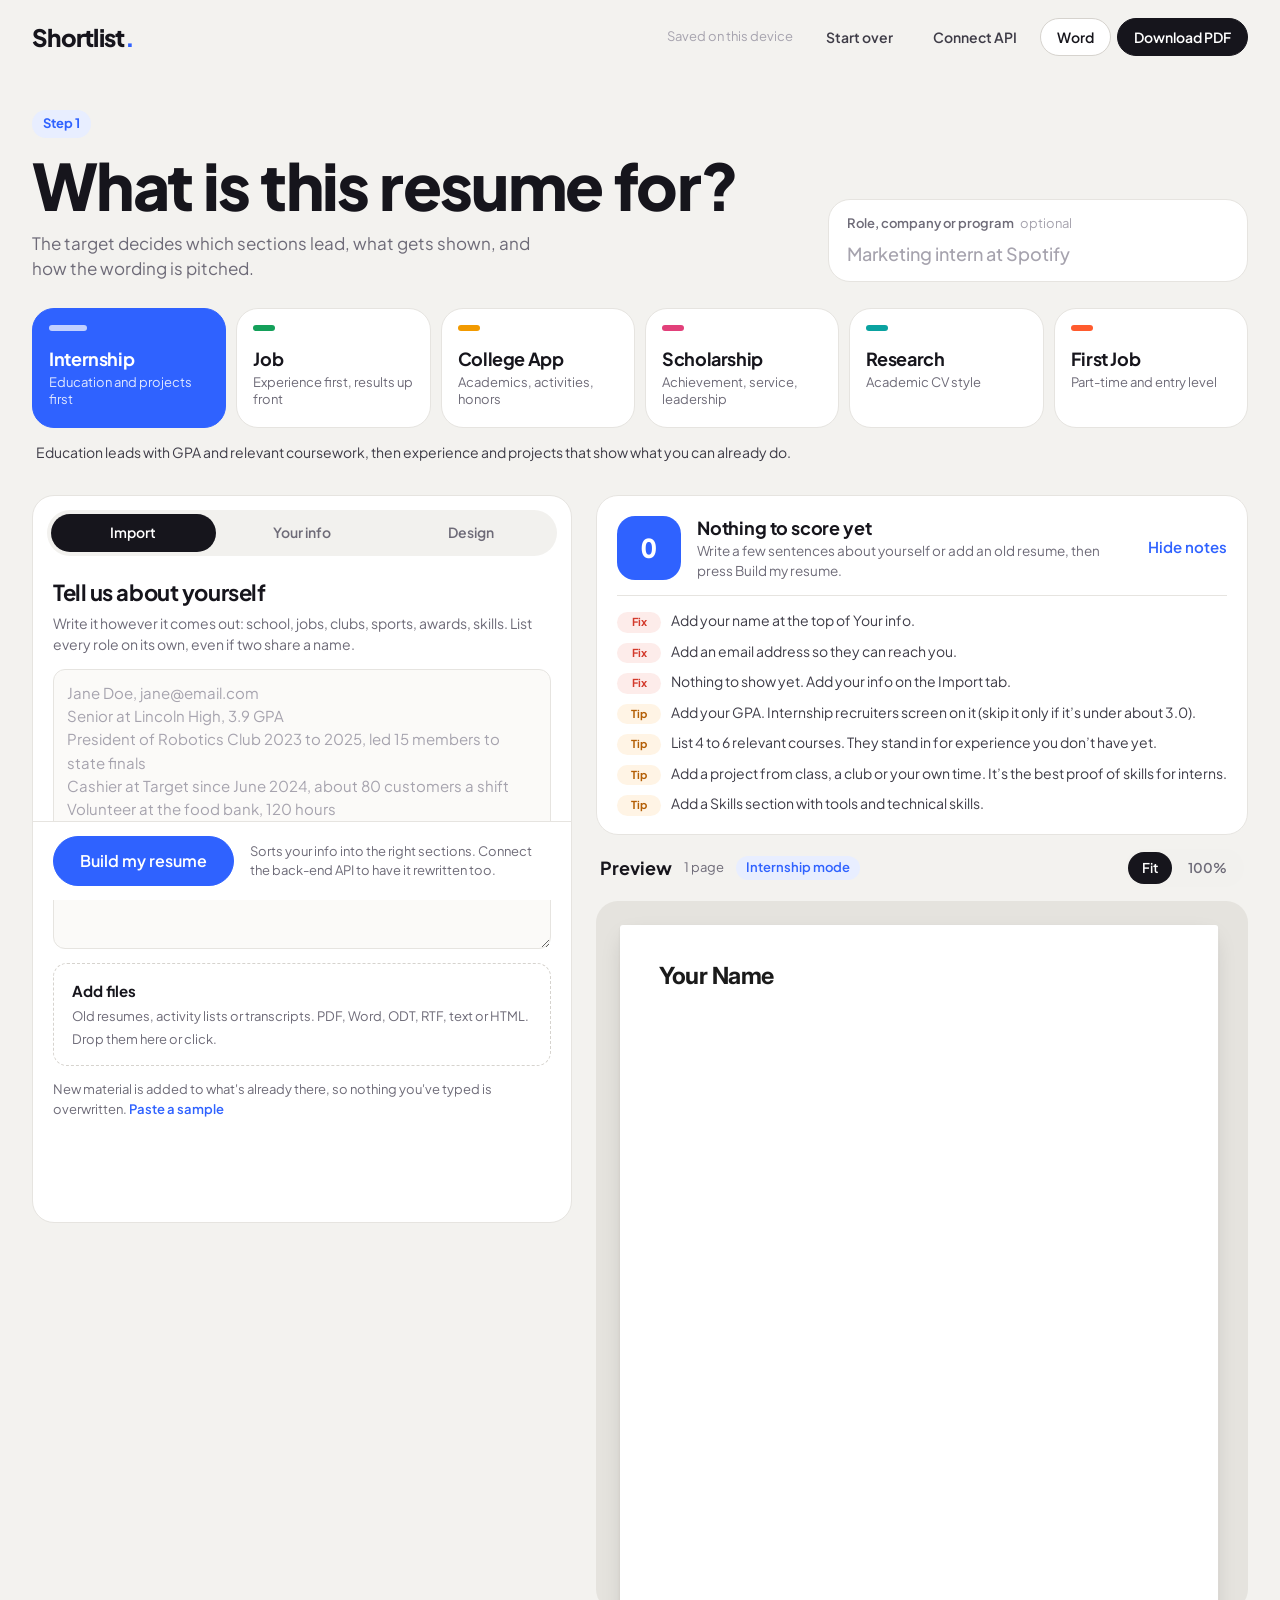
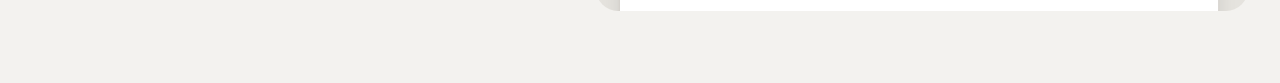
==== commit 5a051d02: "Remove yearbook line from the input placeholder Co-Authored-By: Claude Opus 5.5 <noreply@anthropic.c" ====
--- a/static/index.html
+++ b/static/index.html
@@ -49,7 +49,7 @@
         <label class="paste">
           <span class="paste-label">Tell us about yourself</span>
           <span class="paste-help">Write it however it comes out: school, jobs, clubs, sports, awards, skills. List every role on its own, even if two share a name.</span>
-          <textarea id="pasteBox" rows="11" placeholder="Jane Doe, jane@email.com&#10;Senior at Lincoln High, 3.9 GPA&#10;Middle school yearbook staff member, then People section editor in high school&#10;President of Robotics Club 2023 to 2025, led 15 members to state finals&#10;Cashier at Target since June 2024, about 80 customers a shift&#10;Volunteer at the food bank, 120 hours"></textarea>
+          <textarea id="pasteBox" rows="11" placeholder="Jane Doe, jane@email.com&#10;Senior at Lincoln High, 3.9 GPA&#10;President of Robotics Club 2023 to 2025, led 15 members to state finals&#10;Cashier at Target since June 2024, about 80 customers a shift&#10;Volunteer at the food bank, 120 hours"></textarea>
         </label>
 
         <label class="dropzone" id="dropzone">
